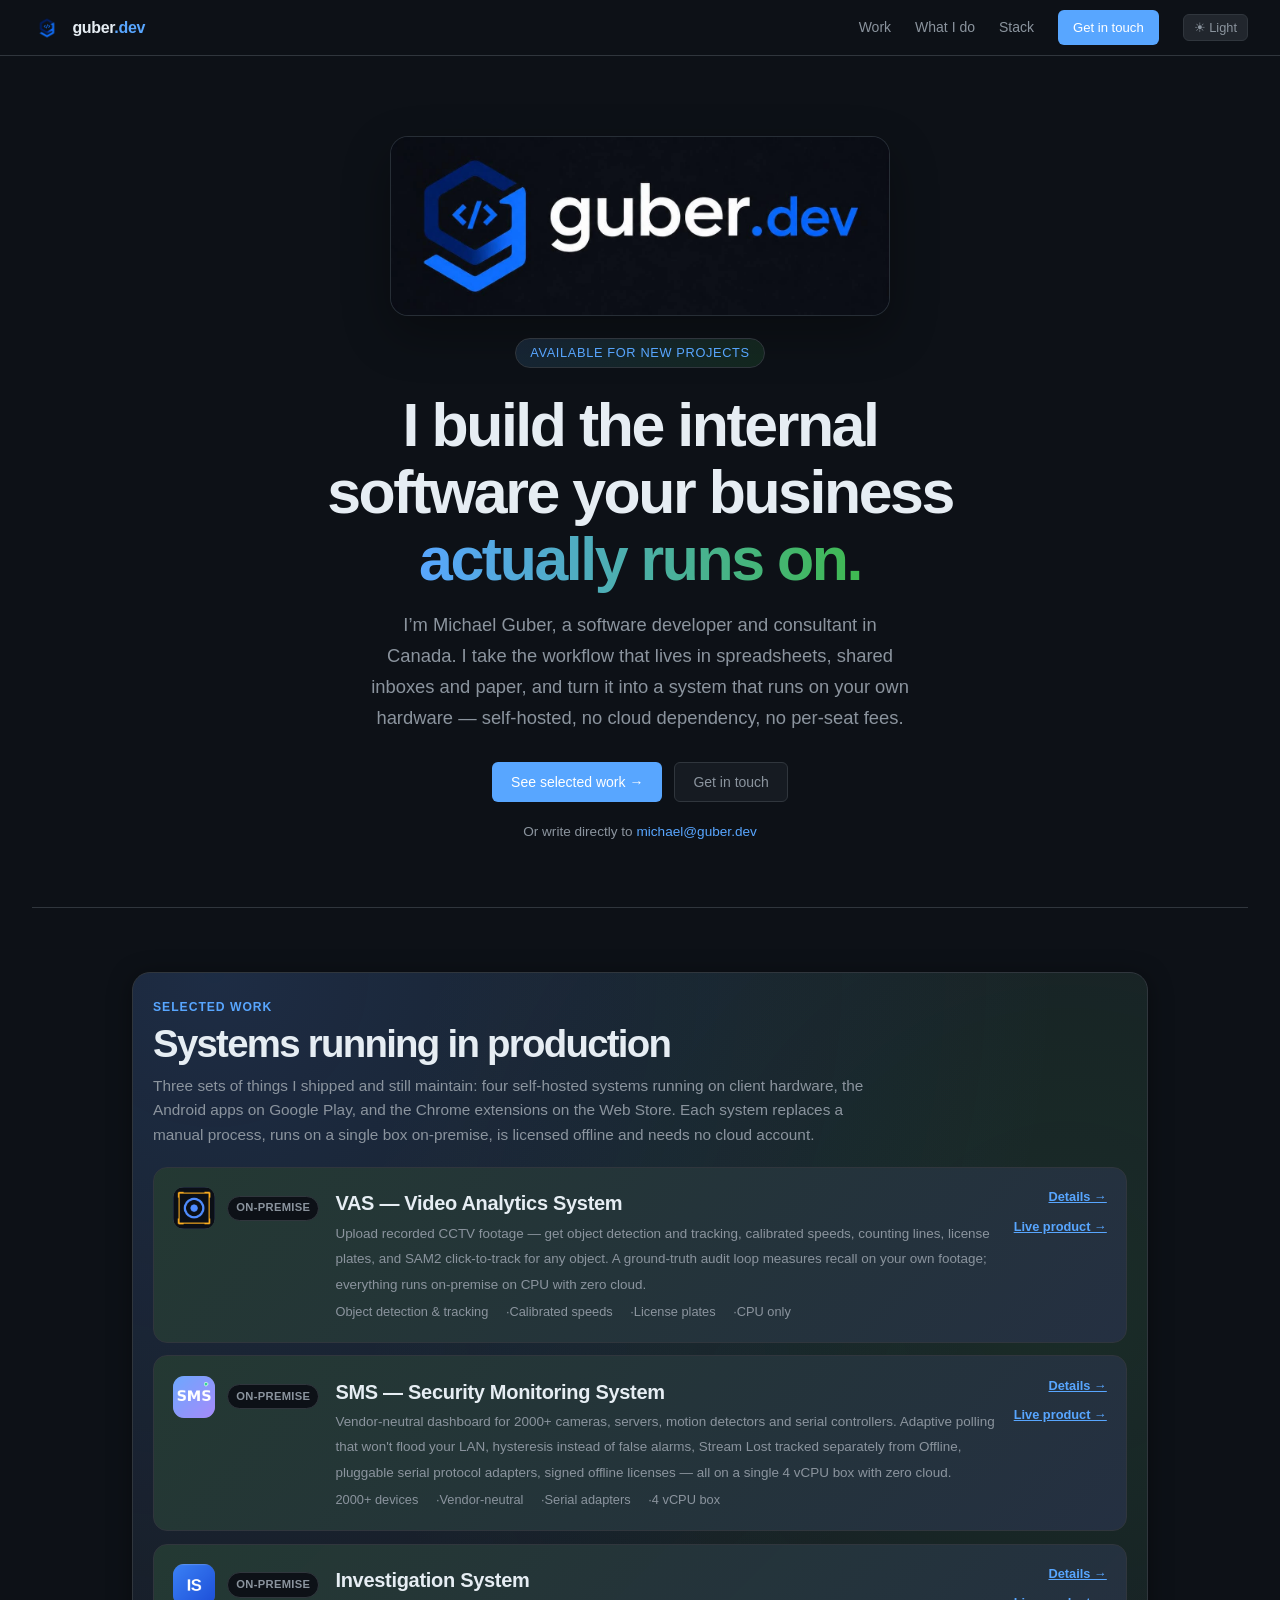
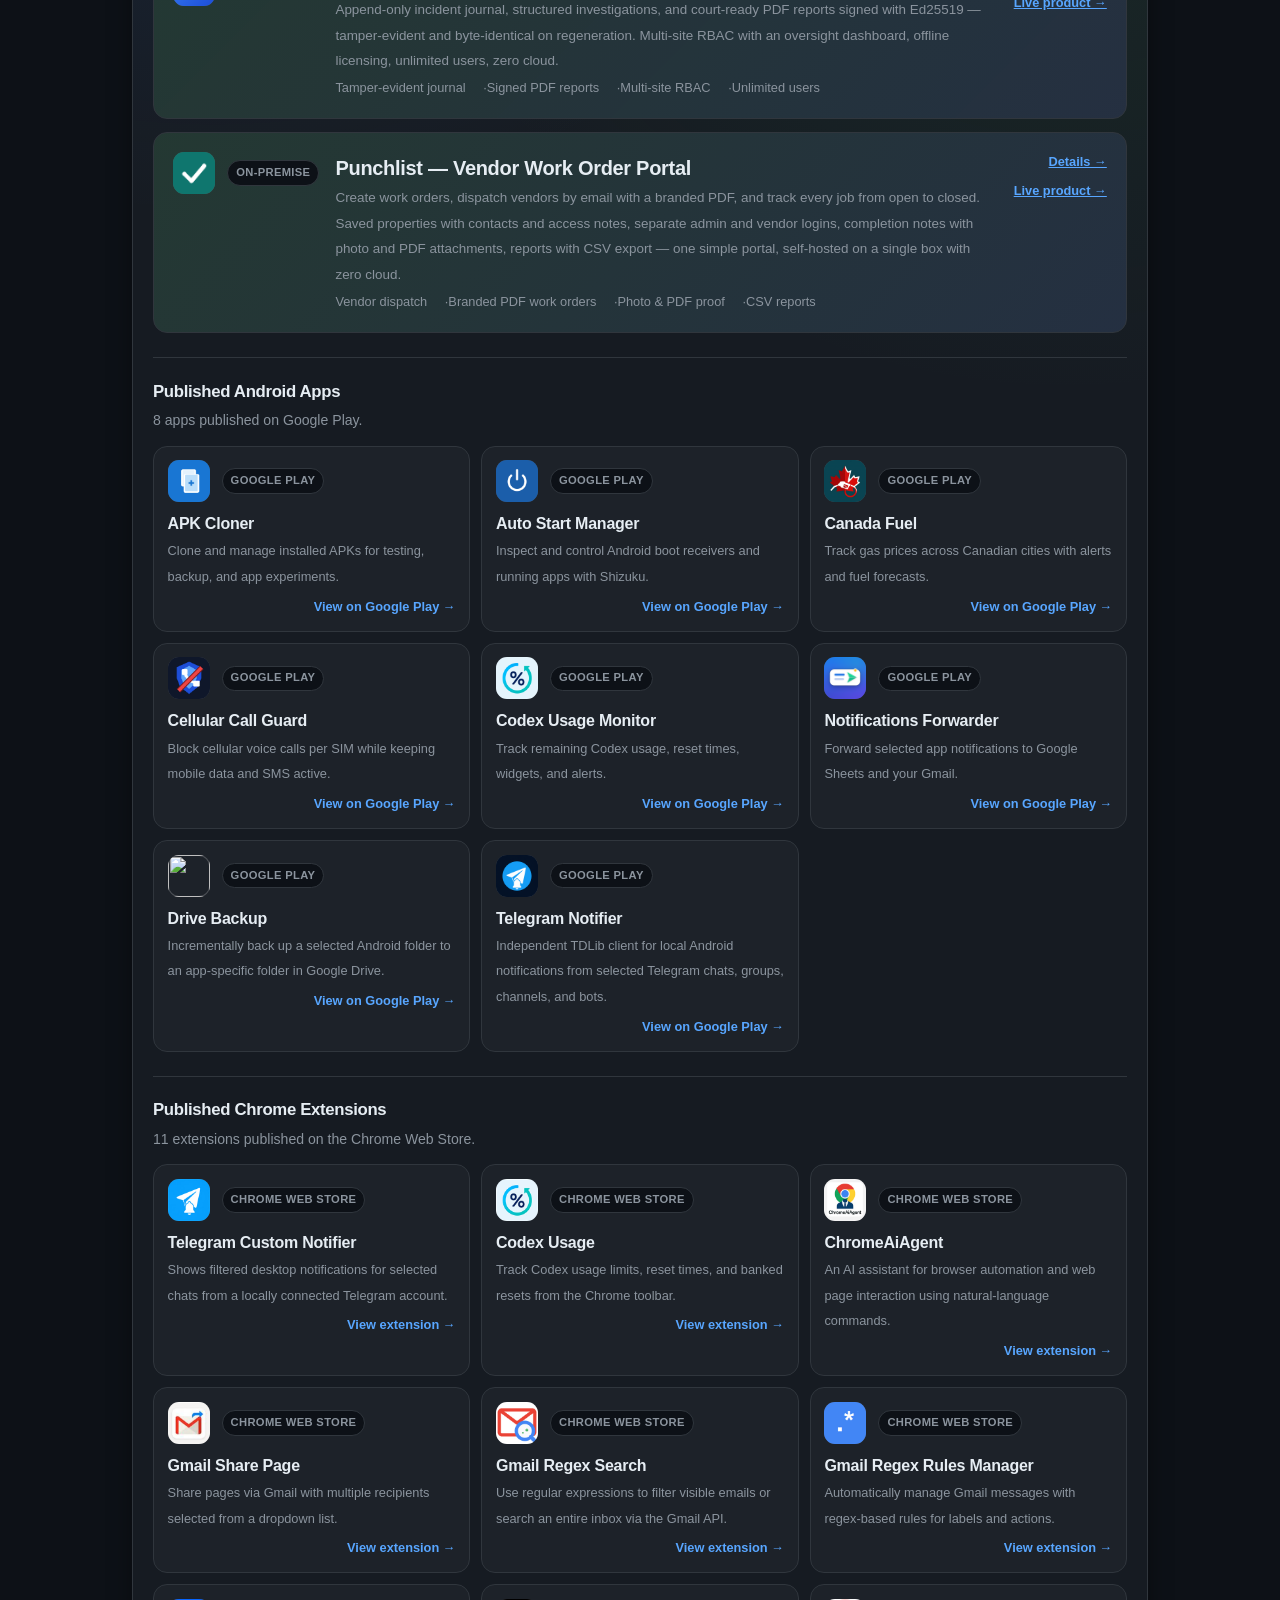
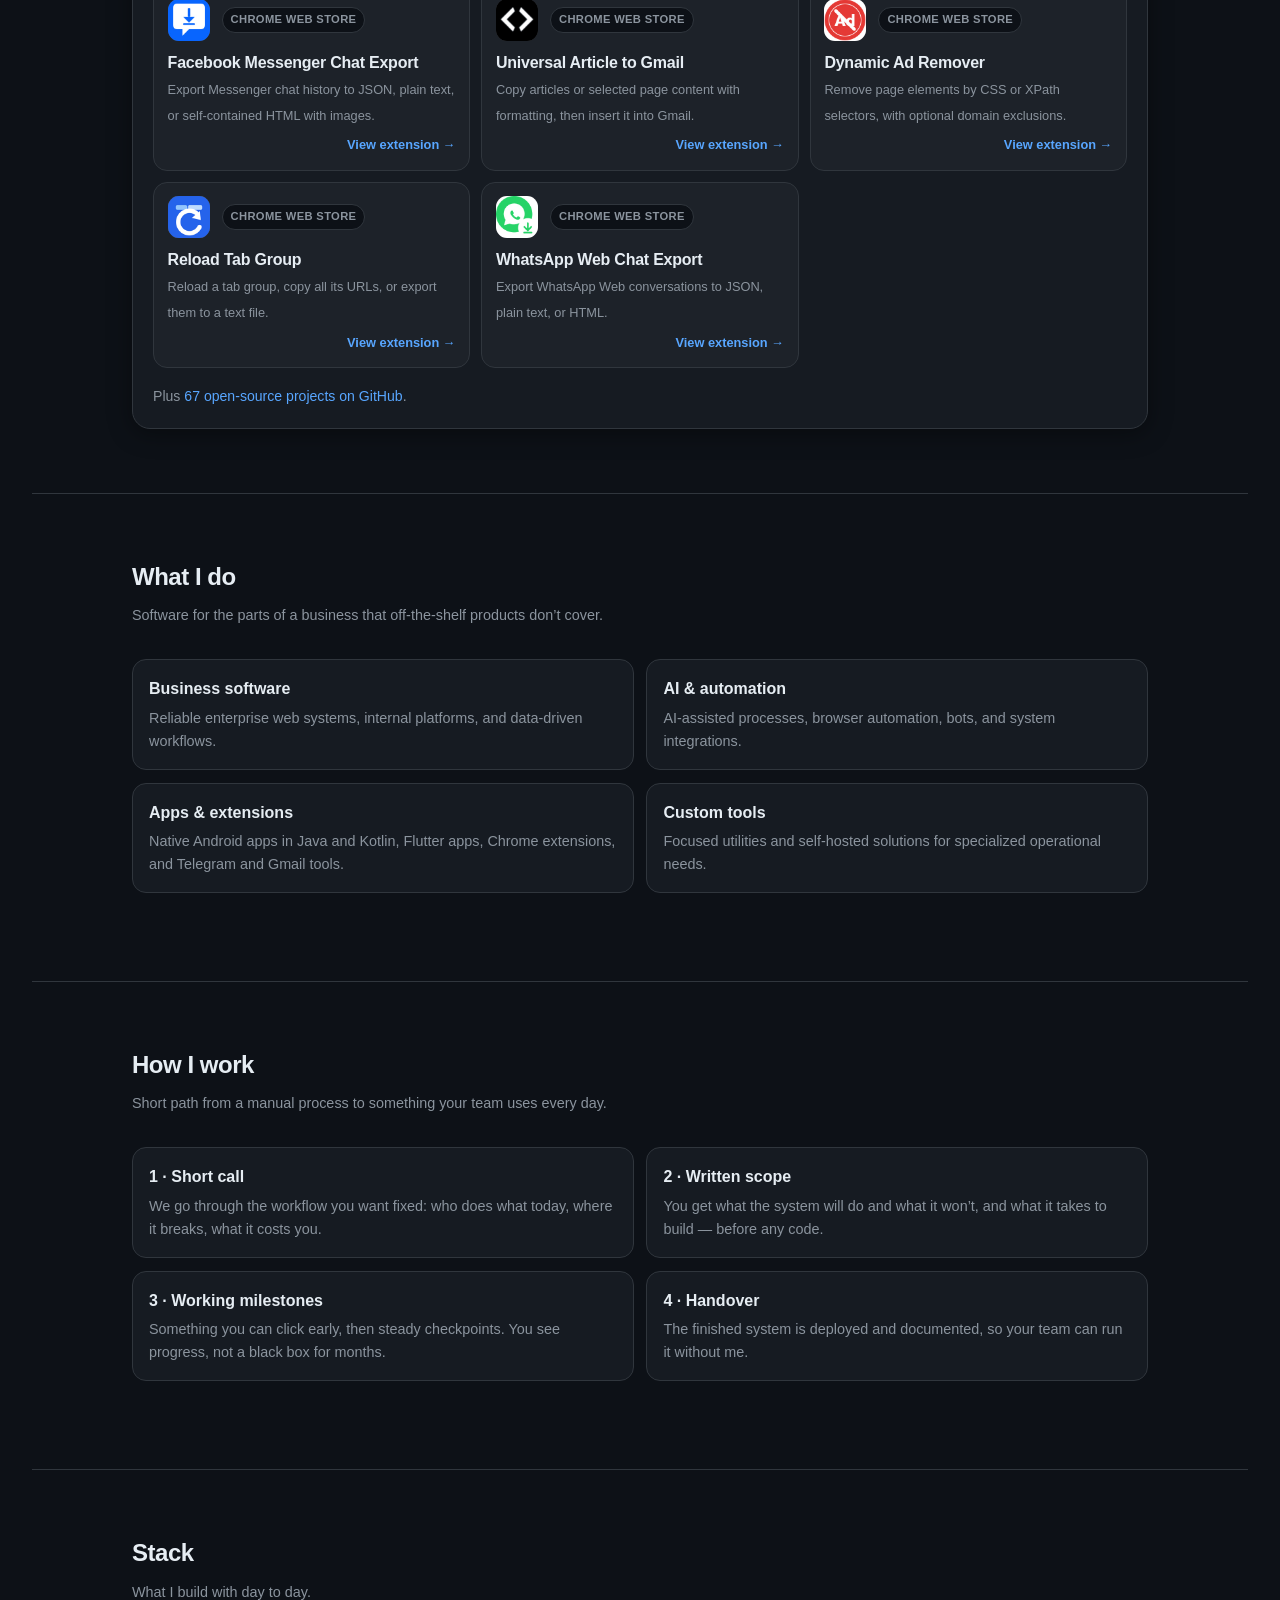
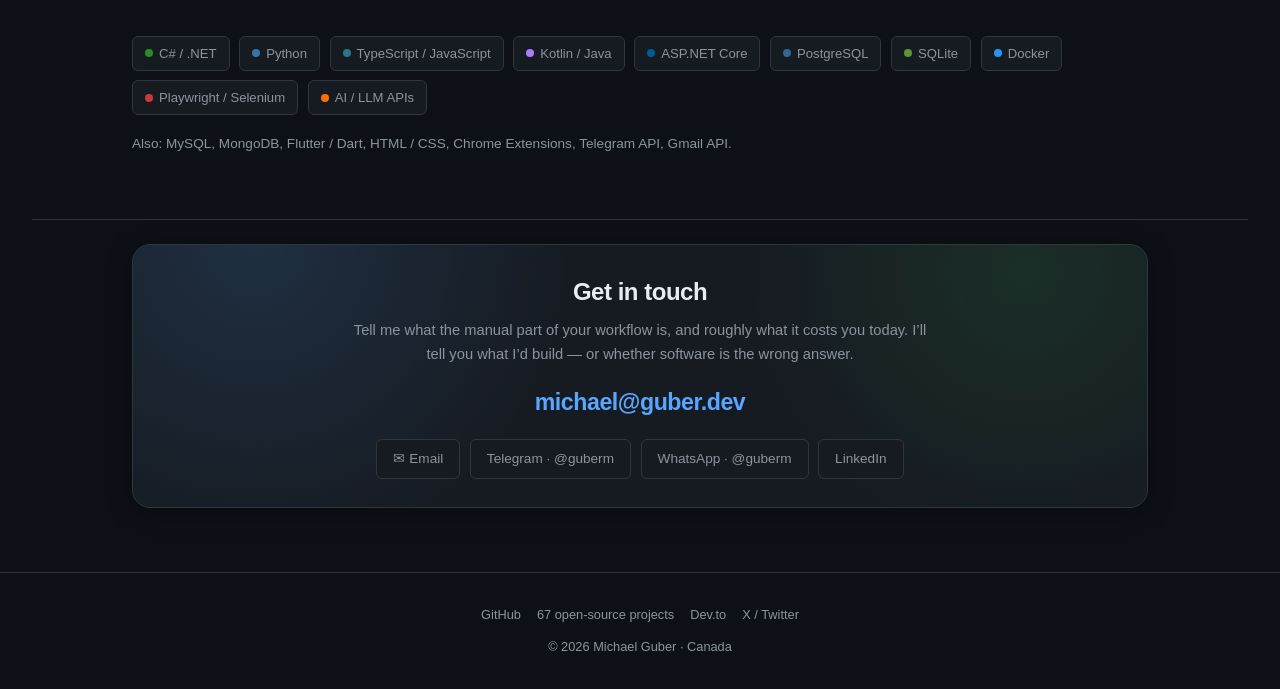
==== index.html @ 21aa0f53 "Split the store apps into two categories on the landing Selected work now reads as three separated c" ====
<!DOCTYPE html>
<html lang="en" data-theme="dark">
<head>
  <meta charset="UTF-8">
  <title>Michael Guber — Software Developer &amp; Consultant | guber.dev</title>
  <meta name="description" content="Canada-based software developer and consultant. I build self-hosted business systems, AI automation, Android apps and Chrome extensions that replace manual, spreadsheet-driven work.">
  <meta name="robots" content="index, follow">
  <meta name="googlebot" content="noodp">
  <meta name="viewport" content="width=device-width, initial-scale=1">
  <meta name="google-site-verification" content="Of2PV-HN-luNF6Q2xaqWAV469eoQ--P4NZRQoyIGqDA"/>
  <link rel="canonical" href="https://guber.dev/">
  <meta property="og:title" content="Michael Guber — Software Developer &amp; Consultant">
  <meta property="og:description" content="I build self-hosted business systems, AI automation, apps and extensions that replace manual work.">
  <meta property="og:type" content="website">
  <meta property="og:url" content="https://guber.dev/">
  <meta property="og:image" content="https://guber.dev/assets/guber-dev-logo.webp">
  <meta name="theme-color" content="#0d1117">
  <link rel="icon" type="image/x-icon" href="/assets/favicon.ico">
  <link rel="icon" type="image/png" sizes="32x32" href="/assets/favicon-32x32.png">
  <link rel="icon" type="image/png" sizes="16x16" href="/assets/favicon-16x16.png">
  <link rel="apple-touch-icon" sizes="180x180" href="/assets/apple-touch-icon.png">
  <link rel="stylesheet" href="/assets/site.css">
</head>
<body>

<!-- HEADER -->
<header>
  <a class="logo" href="/" aria-label="guber.dev home">
    <img class="logo-mark" src="/assets/guber-dev-mark-64.png" alt="">
    <span class="logo-text">guber<span>.dev</span></span>
  </a>
  <nav>
    <a href="#work">Work</a>
    <a href="#what-i-do">What I do</a>
    <a href="#stack">Stack</a>
    <a class="btn btn-primary header-cta" href="#contact">Get in touch</a>
    <button class="theme-btn" id="themeToggle" title="Toggle theme">☀ Light</button>
  </nav>
</header>

<!-- HERO -->
<section class="hero">
  <div class="hero-brand">
    <img class="hero-logo hero-logo-dark" src="/assets/guber-dev-logo.webp" alt="guber.dev logo">
    <img class="hero-logo hero-logo-light" src="/assets/guber-dev-logo-light.webp" alt="guber.dev logo">
  </div>
  <div class="hero-badge">Available for new projects</div>
  <h1>I build the internal software your business <span class="name-highlight">actually runs on.</span></h1>
  <p class="hero-sub">
    I’m Michael Guber, a software developer and consultant in Canada. I take the workflow that lives in
    spreadsheets, shared inboxes and paper, and turn it into a system that runs on your own hardware —
    self-hosted, no cloud dependency, no per-seat fees.
  </p>
  <div class="hero-links" style="margin-top:1.75rem;">
    <a class="btn btn-primary" href="#work">See selected work →</a>
    <a class="btn btn-outline" href="#contact">Get in touch</a>
  </div>
  <p class="hero-sub" style="margin-top:1.1rem;font-size:0.85rem;">
    Or write directly to <a href="mailto:michael@guber.dev" style="color:var(--accent);text-decoration:none;">michael@guber.dev</a>
  </p>
</section>

<hr class="divider" style="margin-top:3rem;">

<!-- SELECTED WORK -->
<section class="section" id="work">
  <div class="apps-shell">
    <div class="apps-intro">
      <div class="apps-kicker">Selected work</div>
      <h2 class="apps-heading">Systems running in production</h2>
      <p class="apps-copy">
        Three sets of things I shipped and still maintain: four self-hosted systems running on client hardware,
        the Android apps on Google Play, and the Chrome extensions on the Web Store. Each system replaces a
        manual process, runs on a single box on-premise, is licensed offline and needs no cloud account.
      </p>
    </div>
    <div class="work-grid">
      <article class="app-card app-card-featured">
        <span class="app-card-top"><img class="app-icon" src="/assets/store-icons/vas.png" alt="" width="128" height="128" loading="lazy" decoding="async"><span class="app-badge">On-premise</span></span>
        <div class="app-card-body">
          <h3 class="app-title">VAS — Video Analytics System</h3>
          <span class="app-desc">Upload recorded CCTV footage — get object detection and tracking, calibrated speeds, counting lines, license plates, and SAM2 click-to-track for any object. A ground-truth audit loop measures recall on your own footage; everything runs on-premise on CPU with zero cloud.</span>
          <span class="work-card-cols"><span>Object detection &amp; tracking</span><span>Calibrated speeds</span><span>License plates</span><span>CPU only</span></span>
        </div>
        <span class="work-actions">
          <a class="app-cta" href="/work/vas/">Details →</a>
          <a class="app-cta" href="https://vas.guber.dev" target="_blank" rel="noopener">Live product →</a>
        </span>
      </article>
      <article class="app-card app-card-featured">
        <span class="app-card-top"><img class="app-icon" src="/assets/store-icons/sms.png" alt="" width="128" height="128" loading="lazy" decoding="async"><span class="app-badge">On-premise</span></span>
        <div class="app-card-body">
          <h3 class="app-title">SMS — Security Monitoring System</h3>
          <span class="app-desc">Vendor-neutral dashboard for 2000+ cameras, servers, motion detectors and serial controllers. Adaptive polling that won't flood your LAN, hysteresis instead of false alarms, Stream Lost tracked separately from Offline, pluggable serial protocol adapters, signed offline licenses — all on a single 4 vCPU box with zero cloud.</span>
          <span class="work-card-cols"><span>2000+ devices</span><span>Vendor-neutral</span><span>Serial adapters</span><span>4 vCPU box</span></span>
        </div>
        <span class="work-actions">
          <a class="app-cta" href="/work/sms/">Details →</a>
          <a class="app-cta" href="https://sms.guber.dev" target="_blank" rel="noopener">Live product →</a>
        </span>
      </article>
      <article class="app-card app-card-featured">
        <span class="app-card-top"><img class="app-icon" src="/assets/store-icons/investigation.png" alt="" width="128" height="128" loading="lazy" decoding="async"><span class="app-badge">On-premise</span></span>
        <div class="app-card-body">
          <h3 class="app-title">Investigation System</h3>
          <span class="app-desc">Append-only incident journal, structured investigations, and court-ready PDF reports signed with Ed25519 — tamper-evident and byte-identical on regeneration. Multi-site RBAC with an oversight dashboard, offline licensing, unlimited users, zero cloud.</span>
          <span class="work-card-cols"><span>Tamper-evident journal</span><span>Signed PDF reports</span><span>Multi-site RBAC</span><span>Unlimited users</span></span>
        </div>
        <span class="work-actions">
          <a class="app-cta" href="/work/investigation/">Details →</a>
          <a class="app-cta" href="https://investigation.guber.dev" target="_blank" rel="noopener">Live product →</a>
        </span>
      </article>
      <article class="app-card app-card-featured">
        <span class="app-card-top"><img class="app-icon" src="/assets/store-icons/punchlist.png" alt="" width="128" height="128" loading="lazy" decoding="async"><span class="app-badge">On-premise</span></span>
        <div class="app-card-body">
          <h3 class="app-title">Punchlist — Vendor Work Order Portal</h3>
          <span class="app-desc">Create work orders, dispatch vendors by email with a branded PDF, and track every job from open to closed. Saved properties with contacts and access notes, separate admin and vendor logins, completion notes with photo and PDF attachments, reports with CSV export — one simple portal, self-hosted on a single box with zero cloud.</span>
          <span class="work-card-cols"><span>Vendor dispatch</span><span>Branded PDF work orders</span><span>Photo &amp; PDF proof</span><span>CSV reports</span></span>
        </div>
        <span class="work-actions">
          <a class="app-cta" href="/work/punchlist/">Details →</a>
          <a class="app-cta" href="https://punchlist.guber.dev" target="_blank" rel="noopener">Live product →</a>
        </span>
      </article>
    </div>

        <div class="apps-group" id="android-apps">
      <h4 class="apps-subheading">Published Android Apps</h4>
      <p class="apps-subcopy">8 apps published on Google Play.</p>
      <div class="app-cards-compact">
      <a class="app-card" href="https://play.google.com/store/apps/details?id=com.guberdev.apkcloner" target="_blank" rel="noopener" aria-label="APK Cloner on Google Play (opens in a new tab)">
              <span class="app-card-top"><img class="app-icon" src="/assets/store-icons/apk-cloner.jpg" alt="" width="128" height="128" loading="lazy" decoding="async"><span class="app-badge">Google Play</span></span>
              <span class="app-card-body"><h3 class="app-title">APK Cloner</h3><span class="app-desc">Clone and manage installed APKs for testing, backup, and app experiments.</span></span>
              <span class="app-cta">View on Google Play →</span>
            </a>
      <a class="app-card" href="https://play.google.com/store/apps/details?id=com.guberdev.autostartmanager" target="_blank" rel="noopener" aria-label="Auto Start Manager on Google Play (opens in a new tab)">
              <span class="app-card-top"><img class="app-icon" src="/assets/store-icons/auto-start-manager.png" alt="" width="512" height="512" loading="lazy" decoding="async"><span class="app-badge">Google Play</span></span>
              <span class="app-card-body"><h3 class="app-title">Auto Start Manager</h3><span class="app-desc">Inspect and control Android boot receivers and running apps with Shizuku.</span></span>
              <span class="app-cta">View on Google Play →</span>
            </a>
      <a class="app-card" href="https://play.google.com/store/apps/details?id=com.guberdev.canadafuel" target="_blank" rel="noopener" aria-label="Canada Fuel on Google Play (opens in a new tab)">
              <span class="app-card-top"><img class="app-icon" src="/assets/store-icons/canada-fuel.jpg" alt="" width="512" height="512" loading="lazy" decoding="async"><span class="app-badge">Google Play</span></span>
              <span class="app-card-body"><h3 class="app-title">Canada Fuel</h3><span class="app-desc">Track gas prices across Canadian cities with alerts and fuel forecasts.</span></span>
              <span class="app-cta">View on Google Play →</span>
            </a>
      <a class="app-card" href="https://play.google.com/store/apps/details?id=com.guberdev.cellularcallguard" target="_blank" rel="noopener" aria-label="Cellular Call Guard on Google Play (opens in a new tab)">
              <span class="app-card-top"><img class="app-icon" src="/assets/store-icons/cellular-call-guard.png" alt="" width="128" height="128" loading="lazy" decoding="async"><span class="app-badge">Google Play</span></span>
              <span class="app-card-body"><h3 class="app-title">Cellular Call Guard</h3><span class="app-desc">Block cellular voice calls per SIM while keeping mobile data and SMS active.</span></span>
              <span class="app-cta">View on Google Play →</span>
            </a>
      <a class="app-card" href="https://play.google.com/store/apps/details?id=com.guberdev.codexusage" target="_blank" rel="noopener" aria-label="Codex Usage Monitor on Google Play (opens in a new tab)">
              <span class="app-card-top"><img class="app-icon" src="/assets/store-icons/codex-usage-monitor.png" alt="" width="128" height="128" loading="lazy" decoding="async"><span class="app-badge">Google Play</span></span>
              <span class="app-card-body"><h3 class="app-title">Codex Usage Monitor</h3><span class="app-desc">Track remaining Codex usage, reset times, widgets, and alerts.</span></span>
              <span class="app-cta">View on Google Play →</span>
            </a>
      <a class="app-card" href="https://play.google.com/store/apps/details?id=com.guberdev.notificationsforwarder" target="_blank" rel="noopener" aria-label="Notifications Forwarder on Google Play (opens in a new tab)">
              <span class="app-card-top"><img class="app-icon" src="/assets/store-icons/notifications-forwarder.png" alt="" width="128" height="128" loading="lazy" decoding="async"><span class="app-badge">Google Play</span></span>
              <span class="app-card-body"><h3 class="app-title">Notifications Forwarder</h3><span class="app-desc">Forward selected app notifications to Google Sheets and your Gmail.</span></span>
              <span class="app-cta">View on Google Play →</span>
            </a>
      <a class="app-card" href="https://play.google.com/store/apps/details?id=com.guberdev.gdrivebackup" target="_blank" rel="noopener" aria-label="Drive Backup on Google Play (opens in a new tab)">
              <span class="app-card-top"><img class="app-icon" src="https://play-lh.googleusercontent.com/h7h7A2h4WPcGubaUGtfDlOjAqQXM5kCP8iXq8k_zwvX5L3TFtQnv_1lCylM_aWY2A2BtW5g1OvtDgD31l2s0yg=w240-h480-rw" alt="" width="128" height="128" loading="lazy" decoding="async"><span class="app-badge">Google Play</span></span>
              <span class="app-card-body"><h3 class="app-title">Drive Backup</h3><span class="app-desc">Incrementally back up a selected Android folder to an app-specific folder in Google Drive.</span></span>
              <span class="app-cta">View on Google Play →</span>
            </a>
      <a class="app-card" href="https://play.google.com/store/apps/details?id=com.guberdev.tgnotifier" target="_blank" rel="noopener" aria-label="Telegram Notifier on Google Play (opens in a new tab)">
              <span class="app-card-top"><img class="app-icon" src="/assets/store-icons/tg-notifier.png" alt="" width="128" height="128" loading="lazy" decoding="async"><span class="app-badge">Google Play</span></span>
              <span class="app-card-body"><h3 class="app-title">Telegram Notifier</h3><span class="app-desc">Independent TDLib client for local Android notifications from selected Telegram chats, groups, channels, and bots.</span></span>
              <span class="app-cta">View on Google Play →</span>
            </a>
      </div>
    </div>

    <div class="apps-group" id="chrome-extensions">
      <h4 class="apps-subheading">Published Chrome Extensions</h4>
      <p class="apps-subcopy">11 extensions published on the Chrome Web Store.</p>
      <div class="app-cards-compact">
      <a class="app-card" href="https://chromewebstore.google.com/detail/okllmmnkjliifdjkfofnebppigbcpapj?authuser=0&amp;hl=en-US" target="_blank" rel="noopener" aria-label="Telegram Custom Notifier on the Chrome Web Store (opens in a new tab)">
              <span class="app-card-top"><img class="app-icon" src="/assets/store-icons/telegram-custom-notifier.jpg" alt="" width="128" height="128" loading="lazy" decoding="async"><span class="app-badge">Chrome Web Store</span></span>
              <span class="app-card-body"><h3 class="app-title">Telegram Custom Notifier</h3><span class="app-desc">Shows filtered desktop notifications for selected chats from a locally connected Telegram account.</span></span>
              <span class="app-cta">View extension →</span>
            </a>
      <a class="app-card" href="https://chromewebstore.google.com/detail/daofeladpdcpdkcfbhinapeonbmbjgmp?authuser=0&amp;hl=en-US" target="_blank" rel="noopener" aria-label="Codex Usage on the Chrome Web Store (opens in a new tab)">
              <span class="app-card-top"><img class="app-icon" src="/assets/store-icons/codex-usage.jpg" alt="" width="128" height="128" loading="lazy" decoding="async"><span class="app-badge">Chrome Web Store</span></span>
              <span class="app-card-body"><h3 class="app-title">Codex Usage</h3><span class="app-desc">Track Codex usage limits, reset times, and banked resets from the Chrome toolbar.</span></span>
              <span class="app-cta">View extension →</span>
            </a>
      <a class="app-card" href="https://chromewebstore.google.com/detail/faaanahikgkfpecahodibkoehicliafn?authuser=0&amp;hl=en-US" target="_blank" rel="noopener" aria-label="ChromeAiAgent on the Chrome Web Store (opens in a new tab)">
              <span class="app-card-top"><img class="app-icon" src="/assets/store-icons/chromeaiagent.jpg" alt="" width="128" height="128" loading="lazy" decoding="async"><span class="app-badge">Chrome Web Store</span></span>
              <span class="app-card-body"><h3 class="app-title">ChromeAiAgent</h3><span class="app-desc">An AI assistant for browser automation and web page interaction using natural-language commands.</span></span>
              <span class="app-cta">View extension →</span>
            </a>
      <a class="app-card" href="https://chromewebstore.google.com/detail/hakgaankkmbjbncdjnjmlkbhmdomjfdl?authuser=0&amp;hl=en-US" target="_blank" rel="noopener" aria-label="Gmail Share Page on the Chrome Web Store (opens in a new tab)">
              <span class="app-card-top"><img class="app-icon" src="/assets/store-icons/gmail-share-page.jpg" alt="" width="128" height="128" loading="lazy" decoding="async"><span class="app-badge">Chrome Web Store</span></span>
              <span class="app-card-body"><h3 class="app-title">Gmail Share Page</h3><span class="app-desc">Share pages via Gmail with multiple recipients selected from a dropdown list.</span></span>
              <span class="app-cta">View extension →</span>
            </a>
      <a class="app-card" href="https://chromewebstore.google.com/detail/bkmofaominpmgppkcaooekegadeamcgm?authuser=0&amp;hl=en-US" target="_blank" rel="noopener" aria-label="Gmail Regex Search on the Chrome Web Store (opens in a new tab)">
              <span class="app-card-top"><img class="app-icon" src="/assets/store-icons/gmail-regex-search.jpg" alt="" width="128" height="128" loading="lazy" decoding="async"><span class="app-badge">Chrome Web Store</span></span>
              <span class="app-card-body"><h3 class="app-title">Gmail Regex Search</h3><span class="app-desc">Use regular expressions to filter visible emails or search an entire inbox via the Gmail API.</span></span>
              <span class="app-cta">View extension →</span>
            </a>
      <a class="app-card" href="https://chromewebstore.google.com/detail/bjjbpdcebmkfefbcibnioockcodheogh?authuser=0&amp;hl=en-US" target="_blank" rel="noopener" aria-label="Gmail Regex Rules Manager on the Chrome Web Store (opens in a new tab)">
              <span class="app-card-top"><img class="app-icon" src="/assets/store-icons/gmail-regex-rules-manager.jpg" alt="" width="128" height="128" loading="lazy" decoding="async"><span class="app-badge">Chrome Web Store</span></span>
              <span class="app-card-body"><h3 class="app-title">Gmail Regex Rules Manager</h3><span class="app-desc">Automatically manage Gmail messages with regex-based rules for labels and actions.</span></span>
              <span class="app-cta">View extension →</span>
            </a>
      <a class="app-card" href="https://chromewebstore.google.com/detail/bgecemhbllcmiggkolcialnelflpgaek?authuser=0&amp;hl=en-US" target="_blank" rel="noopener" aria-label="Facebook Messenger Chat Export on the Chrome Web Store (opens in a new tab)">
              <span class="app-card-top"><img class="app-icon" src="/assets/store-icons/facebook-messenger-chat-export.jpg" alt="" width="128" height="128" loading="lazy" decoding="async"><span class="app-badge">Chrome Web Store</span></span>
              <span class="app-card-body"><h3 class="app-title">Facebook Messenger Chat Export</h3><span class="app-desc">Export Messenger chat history to JSON, plain text, or self-contained HTML with images.</span></span>
              <span class="app-cta">View extension →</span>
            </a>
      <a class="app-card" href="https://chromewebstore.google.com/detail/hkeohfokhljhfbmaejmlbdfkiddlledm?authuser=0&amp;hl=en-US" target="_blank" rel="noopener" aria-label="Universal Article to Gmail on the Chrome Web Store (opens in a new tab)">
              <span class="app-card-top"><img class="app-icon" src="/assets/store-icons/universal-article-to-gmail.jpg" alt="" width="128" height="128" loading="lazy" decoding="async"><span class="app-badge">Chrome Web Store</span></span>
              <span class="app-card-body"><h3 class="app-title">Universal Article to Gmail</h3><span class="app-desc">Copy articles or selected page content with formatting, then insert it into Gmail.</span></span>
              <span class="app-cta">View extension →</span>
            </a>
      <a class="app-card" href="https://chromewebstore.google.com/detail/jifknddiiocgnehibmfhandejgkflkjc?authuser=0&amp;hl=en-US" target="_blank" rel="noopener" aria-label="Dynamic Ad Remover on the Chrome Web Store (opens in a new tab)">
              <span class="app-card-top"><img class="app-icon" src="/assets/store-icons/dynamic-ad-remover.jpg" alt="" width="128" height="128" loading="lazy" decoding="async"><span class="app-badge">Chrome Web Store</span></span>
              <span class="app-card-body"><h3 class="app-title">Dynamic Ad Remover</h3><span class="app-desc">Remove page elements by CSS or XPath selectors, with optional domain exclusions.</span></span>
              <span class="app-cta">View extension →</span>
            </a>
      <a class="app-card" href="https://chromewebstore.google.com/detail/ooepjlcbhogghdgioodhlhldegddahgl?authuser=0&amp;hl=en-US" target="_blank" rel="noopener" aria-label="Reload Tab Group on the Chrome Web Store (opens in a new tab)">
              <span class="app-card-top"><img class="app-icon" src="/assets/store-icons/reload-tab-group.png" alt="" width="128" height="128" loading="lazy" decoding="async"><span class="app-badge">Chrome Web Store</span></span>
              <span class="app-card-body"><h3 class="app-title">Reload Tab Group</h3><span class="app-desc">Reload a tab group, copy all its URLs, or export them to a text file.</span></span>
              <span class="app-cta">View extension →</span>
            </a>
      <a class="app-card" href="https://chromewebstore.google.com/detail/odooolgjhnpmpdhgpinofbmkpgbnjnfh?authuser=0&amp;hl=en-US" target="_blank" rel="noopener" aria-label="WhatsApp Web Chat Export on the Chrome Web Store (opens in a new tab)">
              <span class="app-card-top"><img class="app-icon" src="/assets/store-icons/whatsapp-web-chat-export.jpg" alt="" width="128" height="128" loading="lazy" decoding="async"><span class="app-badge">Chrome Web Store</span></span>
              <span class="app-card-body"><h3 class="app-title">WhatsApp Web Chat Export</h3><span class="app-desc">Export WhatsApp Web conversations to JSON, plain text, or HTML.</span></span>
              <span class="app-cta">View extension →</span>
            </a>
      </div>
    </div>

<p class="apps-subcopy" style="margin-top:1.1rem;">
      Plus <a href="/projects/" style="color:var(--accent);text-decoration:none;">67 open-source projects on GitHub</a>.
    </p>
  </div>
</section>

<hr class="divider">

<!-- WHAT I DO -->
<section class="section" id="what-i-do">
  <div class="section-title">What I do</div>
  <div class="section-sub">Software for the parts of a business that off-the-shelf products don’t cover.</div>
  <div class="build-grid">
    <article class="build-item">
      <h3>Business software</h3>
      <p>Reliable enterprise web systems, internal platforms, and data-driven workflows.</p>
    </article>
    <article class="build-item">
      <h3>AI &amp; automation</h3>
      <p>AI-assisted processes, browser automation, bots, and system integrations.</p>
    </article>
    <article class="build-item">
      <h3>Apps &amp; extensions</h3>
      <p>Native Android apps in Java and Kotlin, Flutter apps, Chrome extensions, and Telegram and Gmail tools.</p>
    </article>
    <article class="build-item">
      <h3>Custom tools</h3>
      <p>Focused utilities and self-hosted solutions for specialized operational needs.</p>
    </article>
  </div>
</section>

<hr class="divider">

<!-- HOW I WORK -->
<section class="section" id="how-i-work">
  <div class="section-title">How I work</div>
  <div class="section-sub">Short path from a manual process to something your team uses every day.</div>
  <div class="build-grid">
    <article class="build-item">
      <h3>1 · Short call</h3>
      <p>We go through the workflow you want fixed: who does what today, where it breaks, what it costs you.</p>
    </article>
    <article class="build-item">
      <h3>2 · Written scope</h3>
      <p>You get what the system will do and what it won’t, and what it takes to build — before any code.</p>
    </article>
    <article class="build-item">
      <h3>3 · Working milestones</h3>
      <p>Something you can click early, then steady checkpoints. You see progress, not a black box for months.</p>
    </article>
    <article class="build-item">
      <h3>4 · Handover</h3>
      <p>The finished system is deployed and documented, so your team can run it without me.</p>
    </article>
  </div>
</section>

<hr class="divider">

<!-- STACK -->
<section class="section" id="stack">
  <div class="section-title">Stack</div>
  <div class="section-sub">What I build with day to day.</div>
  <div class="skills-grid">
    <span class="skill-tag"><span class="skill-dot" style="background:#239120"></span>C# / .NET</span>
    <span class="skill-tag"><span class="skill-dot" style="background:#3572A5"></span>Python</span>
    <span class="skill-tag"><span class="skill-dot" style="background:#2B7489"></span>TypeScript / JavaScript</span>
    <span class="skill-tag"><span class="skill-dot" style="background:#A97BFF"></span>Kotlin / Java</span>
    <span class="skill-tag"><span class="skill-dot" style="background:#005A9C"></span>ASP.NET Core</span>
    <span class="skill-tag"><span class="skill-dot" style="background:#336791"></span>PostgreSQL</span>
    <span class="skill-tag"><span class="skill-dot" style="background:#589636"></span>SQLite</span>
    <span class="skill-tag"><span class="skill-dot" style="background:#2496ED"></span>Docker</span>
    <span class="skill-tag"><span class="skill-dot" style="background:#CB3837"></span>Playwright / Selenium</span>
    <span class="skill-tag"><span class="skill-dot" style="background:#FF6F00"></span>AI / LLM APIs</span>
  </div>
  <p class="stack-more">
    Also: MySQL, MongoDB, Flutter / Dart, HTML / CSS, Chrome Extensions, Telegram API, Gmail API.
  </p>
</section>

<hr class="divider">

<!-- CONTACT -->
<section class="section" id="contact">
  <div class="contact-panel">
    <h2 class="section-title">Get in touch</h2>
    <p class="contact-note">
      Tell me what the manual part of your workflow is, and roughly what it costs you today. I’ll tell you
      what I’d build — or whether software is the wrong answer.
    </p>
    <a class="contact-email" href="mailto:michael@guber.dev">michael@guber.dev</a>
    <div class="contact-channels">
      <a class="social-link" href="mailto:michael@guber.dev">✉ Email</a>
      <a class="social-link" href="https://t.me/guberm" target="_blank" rel="noopener">Telegram · @guberm</a>
      <a class="social-link" href="https://wa.me/guberm" target="_blank" rel="noopener">WhatsApp · @guberm</a>
      <a class="social-link" href="https://www.linkedin.com/in/guberm/" target="_blank" rel="noopener">LinkedIn</a>
    </div>
  </div>
</section>

<!-- FOOTER -->
<footer>
  <div class="footer-links">
    <a href="https://github.com/guberm" target="_blank" rel="noopener">GitHub</a>
    <a href="/projects/">67 open-source projects</a>
    <a href="https://www.dev.to/guberm" target="_blank" rel="noopener">Dev.to</a>
    <a href="https://twitter.com/guberm" target="_blank" rel="noopener">X / Twitter</a>
  </div>
  <p>© 2026 Michael Guber · Canada</p>
</footer>

<script src="/assets/site.js"></script>
</body>
</html>
---- assets/site.css ----
:root {
      --bg: #0d1117;
      --surface: #161b22;
      --surface2: #21262d;
      --border: #30363d;
      --text: #e6edf3;
      --text-muted: #8b949e;
      --accent: #58a6ff;
      --accent2: #3fb950;
      --accent3: #f78166;
      --gradient: linear-gradient(135deg, #58a6ff22, #3fb95022);
      --card-hover: #1c2128;
      --tag-bg: #21262d;
      --shadow: 0 4px 24px rgba(0,0,0,0.4);
    }

    [data-theme="light"] {
      --bg: #ffffff;
      --surface: #f6f8fa;
      --surface2: #eaeef2;
      --border: #d0d7de;
      --text: #1f2328;
      --text-muted: #656d76;
      --accent: #0969da;
      --accent2: #1a7f37;
      --accent3: #cf222e;
      --gradient: linear-gradient(135deg, #0969da11, #1a7f3711);
      --card-hover: #eaeef2;
      --tag-bg: #eaeef2;
      --shadow: 0 4px 24px rgba(0,0,0,0.1);
    }

    *, *::before, *::after { box-sizing: border-box; margin: 0; padding: 0; }

    html {
      scroll-behavior: smooth;
      font-size: 16px;
      -webkit-font-smoothing: antialiased;
    }

    body {
      background: var(--bg);
      color: var(--text);
      font-family: -apple-system, BlinkMacSystemFont, 'Segoe UI', 'Noto Sans', Helvetica, Arial, sans-serif;
      line-height: 1.6;
      transition: background 0.3s, color 0.3s;
    }

    /* ---- HEADER ---- */
    header {
      position: sticky;
      top: 0;
      z-index: 100;
      background: var(--bg);
      border-bottom: 1px solid var(--border);
      padding: 0 2rem;
      display: flex;
      align-items: center;
      justify-content: space-between;
      height: 56px;
      backdrop-filter: blur(8px);
    }

    .logo {
      display: inline-flex;
      align-items: center;
      gap: 0.65rem;
      color: var(--text);
      text-decoration: none;
      letter-spacing: -0.02em;
    }

    .logo-mark {
      width: 30px;
      height: 30px;
      display: block;
      flex-shrink: 0;
    }

    .logo-text {
      font-weight: 700;
      font-size: 1rem;
      line-height: 1;
    }

    .logo-text span { color: var(--accent); }

    nav { display: flex; align-items: center; gap: 1.5rem; }

    nav a {
      color: var(--text-muted);
      text-decoration: none;
      font-size: 0.875rem;
      transition: color 0.2s;
    }

    nav a:hover { color: var(--text); }

    .theme-btn {
      background: var(--surface2);
      border: 1px solid var(--border);
      color: var(--text-muted);
      border-radius: 6px;
      padding: 5px 10px;
      cursor: pointer;
      font-size: 0.8rem;
      transition: all 0.2s;
    }

    .theme-btn:hover { color: var(--text); border-color: var(--accent); }

    /* ---- HERO ---- */
    .hero {
      max-width: 860px;
      margin: 0 auto;
      padding: 5rem 2rem 1rem;
      text-align: center;
    }

    .hero-brand {
      display: flex;
      justify-content: center;
      margin: 0 auto 1.35rem;
    }

    .hero-brand img {
      display: block;
      width: min(100%, 500px);
      height: auto;
      border-radius: 18px;
      border: 1px solid color-mix(in srgb, var(--border) 78%, transparent);
      box-shadow: 0 18px 48px rgba(0,0,0,0.32);
      background: #0a1020;
    }

    .hero-brand .hero-logo-light { display: none; }

    [data-theme="light"] .hero-brand .hero-logo-dark { display: none; }
    [data-theme="light"] .hero-brand .hero-logo-light {
      display: block;
      background: #ffffff;
      box-shadow: 0 18px 42px rgba(31,35,40,0.12);
    }

    .hero-badge {
      display: inline-block;
      background: var(--gradient);
      border: 1px solid var(--border);
      border-radius: 20px;
      padding: 4px 14px;
      font-size: 0.8rem;
      color: var(--accent);
      margin-bottom: 1.5rem;
      letter-spacing: 0.05em;
      text-transform: uppercase;
    }

    .hero h1 {
      font-size: clamp(2.2rem, 6vw, 3.8rem);
      font-weight: 700;
      letter-spacing: -0.04em;
      line-height: 1.1;
      margin-bottom: 1rem;
    }

    .hero h1 .name-highlight {
      background: linear-gradient(90deg, var(--accent), var(--accent2));
      -webkit-background-clip: text;
      -webkit-text-fill-color: transparent;
      background-clip: text;
    }

    .hero-sub {
      font-size: 1.15rem;
      color: var(--text-muted);
      max-width: 540px;
      margin: 0 auto;
      line-height: 1.7;
    }

    .hero-links {
      display: flex;
      justify-content: center;
      gap: 0.75rem;
      flex-wrap: wrap;
    }

    .btn {
      display: inline-flex;
      align-items: center;
      gap: 6px;
      padding: 8px 18px;
      border-radius: 6px;
      font-size: 0.875rem;
      font-weight: 500;
      text-decoration: none;
      transition: all 0.2s;
      border: 1px solid transparent;
    }

    .btn-primary {
      background: var(--accent);
      color: #fff;
    }

    .btn-primary:hover { opacity: 0.85; transform: translateY(-1px); }

    .btn-outline {
      border-color: var(--border);
      color: var(--text-muted);
      background: var(--surface);
    }

    .btn-outline:hover {
      border-color: var(--accent);
      color: var(--text);
      transform: translateY(-1px);
    }

    /* ---- SKILLS ---- */
    .section {
      max-width: 1080px;
      margin: 0 auto;
      padding: 4rem 2rem;
    }

    #contact { padding-top: 1.5rem; }

    .section-title {
      font-size: 1.5rem;
      font-weight: 600;
      letter-spacing: -0.02em;
      margin-bottom: 0.5rem;
    }

    .section-sub {
      color: var(--text-muted);
      font-size: 0.9rem;
      margin-bottom: 2rem;
    }

    .divider {
      border: none;
      border-top: 1px solid var(--border);
      margin: 0 2rem;
    }

    .skills-grid {
      display: flex;
      flex-wrap: wrap;
      gap: 0.6rem;
    }

    .skill-tag {
      display: inline-flex;
      align-items: center;
      gap: 6px;
      background: var(--surface);
      border: 1px solid var(--border);
      border-radius: 6px;
      padding: 6px 12px;
      font-size: 0.82rem;
      color: var(--text-muted);
      transition: all 0.2s;
    }

    .skill-tag:hover {
      border-color: var(--accent);
      color: var(--text);
    }

    .skill-dot {
      width: 8px;
      height: 8px;
      border-radius: 50%;
      flex-shrink: 0;
    }

    .build-grid {
      display: grid;
      grid-template-columns: repeat(2, minmax(0, 1fr));
      gap: 0.8rem;
      margin-bottom: 1.5rem;
    }

    .build-item {
      padding: 1rem;
      border: 1px solid var(--border);
      border-radius: 14px;
      background: var(--surface);
    }

    .build-item h3 { font-size: 1rem; margin-bottom: 0.3rem; }
    .build-item p, .build-proof { color: var(--text-muted); font-size: 0.9rem; }
    .build-proof { margin-bottom: 1.25rem; }
    .build-cta { display: flex; align-items: center; justify-content: space-between; gap: 1rem; flex-wrap: wrap; }
    .build-cta p { font-weight: 600; }

    /* ---- PUBLISHED APPS ---- */
    #apps, #contact { scroll-margin-top: 72px; }

    .apps-shell {
      position: relative;
      overflow: hidden;
      border: 1px solid var(--border);
      border-radius: 18px;
      padding: 1.25rem;
      background:
        radial-gradient(circle at 8% 0%, rgba(66, 133, 244, 0.16), transparent 30%),
        radial-gradient(circle at 92% 12%, rgba(52, 168, 83, 0.12), transparent 28%),
        var(--surface);
      box-shadow: var(--shadow);
    }
    .apps-intro { max-width: 720px; margin-bottom: 1.25rem; }
    .apps-kicker { display: inline-flex; color: var(--accent); font-size: 0.76rem; font-weight: 700; letter-spacing: 0.08em; text-transform: uppercase; margin-bottom: 0.45rem; }
    .apps-heading { font-size: clamp(1.65rem, 4vw, 2.4rem); line-height: 1.05; letter-spacing: -0.045em; margin-bottom: 0.55rem; }
    .apps-copy { color: var(--text-muted); font-size: 0.96rem; }
    .apps-category-heading { grid-column: 1 / -1; margin: 0.35rem 0 -0.1rem; color: var(--text); font-size: 1.05rem; letter-spacing: -0.02em; }
    .apps-grid { display: grid; grid-template-columns: repeat(2, minmax(0, 1fr)); gap: 0.8rem; }
    .app-card {
      display: flex;
      flex-direction: column;
      gap: 0.7rem;
      min-width: 0;
      padding: 1rem;
      border: 1px solid var(--border);
      border-radius: 14px;
      background: color-mix(in srgb, var(--surface2) 72%, transparent);
      color: var(--text);
      text-decoration: none;
      transition: transform 0.18s ease, border-color 0.18s ease, background-color 0.18s ease;
    }
    .app-card:hover,
    .app-card:focus-visible { transform: translateY(-2px); border-color: var(--accent); background: var(--surface2); }
    .app-card:focus-visible { outline: 2px solid var(--accent); outline-offset: 3px; }
    .app-card-featured {
      grid-column: 1 / -1;
      display: grid;
      grid-template-columns: auto minmax(0, 1fr) auto;
      align-items: center;
      gap: 1rem;
      padding: 1.2rem;
      background: linear-gradient(135deg, rgba(52, 168, 83, 0.14), rgba(66, 133, 244, 0.1)), var(--surface2);
    }
    .app-icon {
      display: block;
      width: 42px;
      height: 42px;
      flex: 0 0 42px;
      border-radius: 11px;
      object-fit: cover;
      box-shadow: inset 0 0 0 1px rgba(255,255,255,0.2);
    }
    .app-card-top { display: flex; align-items: center; gap: 0.75rem; }
    .app-card-body { min-width: 0; }
    .app-badge { display: inline-flex; align-items: center; width: fit-content; padding: 0.18rem 0.5rem; border: 1px solid var(--border); border-radius: 999px; color: var(--text-muted); background: var(--bg); font-size: 0.7rem; font-weight: 700; letter-spacing: 0.03em; text-transform: uppercase; }
    .app-title { margin: 0.25rem 0 0.2rem; font-size: 1rem; line-height: 1.25; letter-spacing: -0.015em; }
    .app-card-featured .app-title { font-size: 1.25rem; }
    .app-desc { color: var(--text-muted); font-size: 0.84rem; line-height: 1.55; }
    .app-cta { align-self: end; color: var(--accent); font-size: 0.8rem; font-weight: 700; white-space: nowrap; }

    /* ---- PROJECTS ---- */
    .projects-shell { position: relative; overflow: hidden; border: 1px solid var(--border); border-radius: 18px; padding: 1.25rem; background: radial-gradient(circle at 20% 0%, rgba(88,166,255,0.16), transparent 32%), radial-gradient(circle at 80% 20%, rgba(63,185,80,0.12), transparent 30%), var(--surface); box-shadow: var(--shadow); }
    .projects-intro { display: grid; grid-template-columns: minmax(0, 1fr) auto; gap: 1rem; align-items: end; margin-bottom: 1.25rem; }
    .projects-kicker { display: inline-flex; color: var(--accent); font-size: 0.76rem; font-weight: 700; letter-spacing: 0.08em; text-transform: uppercase; margin-bottom: 0.45rem; }
    .projects-heading { font-size: clamp(1.65rem, 4vw, 2.4rem); line-height: 1.05; letter-spacing: -0.045em; margin-bottom: 0.55rem; }
    .projects-copy { color: var(--text-muted); max-width: 720px; font-size: 0.96rem; }
    .projects-stat { min-width: 150px; text-align: right; color: var(--text-muted); font-size: 0.8rem; }
    .projects-stat strong { display: block; color: var(--text); font-size: 2rem; line-height: 1; letter-spacing: -0.04em; }
    .project-controls { display: grid; grid-template-columns: minmax(220px, 300px) minmax(150px, 190px) 1fr; gap: 0.85rem; align-items: start; margin-bottom: 1.25rem; }
    .project-search { width: 100%; border: 1px solid var(--border); border-radius: 999px; background: color-mix(in srgb, var(--bg) 58%, transparent); color: var(--text); padding: 0.78rem 1rem; outline: none; font: inherit; transition: border-color 0.2s, box-shadow 0.2s, background 0.2s; }
    .project-search:focus { border-color: var(--accent); box-shadow: 0 0 0 4px color-mix(in srgb, var(--accent) 20%, transparent); }
    .project-sort { display: flex; align-items: center; gap: 0.45rem; border: 1px solid var(--border); border-radius: 999px; background: color-mix(in srgb, var(--bg) 58%, transparent); color: var(--text-muted); padding: 0.39rem 0.45rem 0.39rem 0.75rem; font-size: 0.78rem; }
    .project-sort select { min-width: 0; width: 100%; border: 0; border-radius: 999px; background: var(--surface2); color: var(--text); padding: 0.42rem 0.55rem; font: inherit; outline: none; cursor: pointer; }
    .project-filters { display: flex; flex-wrap: wrap; gap: 0.45rem; justify-content: flex-end; }
    .project-filter { border: 1px solid var(--border); border-radius: 999px; background: color-mix(in srgb, var(--surface2) 80%, transparent); color: var(--text-muted); padding: 0.45rem 0.7rem; cursor: pointer; font-size: 0.78rem; transition: all 0.2s; }
    .project-filter span { opacity: 0.72; margin-left: 0.25rem; }
    .project-filter:hover, .project-filter.active { color: var(--text); border-color: var(--accent); background: color-mix(in srgb, var(--accent) 16%, var(--surface)); transform: translateY(-1px); }
    .projects-grid { display: grid; grid-template-columns: repeat(auto-fill, minmax(300px, 1fr)); gap: 0.95rem; }
    .project-card { position: relative; min-height: 250px; background: color-mix(in srgb, var(--surface) 84%, var(--bg)); border: 1px solid color-mix(in srgb, var(--border) 86%, transparent); border-radius: 14px; padding: 1rem; text-decoration: none; color: var(--text); transition: transform 0.2s, border-color 0.2s, background 0.2s, box-shadow 0.2s; display: flex; flex-direction: column; gap: 0.75rem; overflow: hidden; }
    .project-card::before { content: ""; position: absolute; inset: 0; pointer-events: none; background: linear-gradient(135deg, rgba(255,255,255,0.055), transparent 42%); opacity: 0; transition: opacity 0.2s; }
    .project-card:hover { background: var(--card-hover); border-color: var(--accent); transform: translateY(-3px); box-shadow: var(--shadow); }
    .project-card:hover::before { opacity: 1; }
    .project-card.hidden { display: none; }
    .project-topline { display: flex; justify-content: space-between; align-items: flex-start; gap: 0.5rem; color: var(--text-muted); font-size: 0.72rem; }
    .project-categories { display: flex; flex-wrap: wrap; gap: 0.35rem; min-width: 0; }
    .project-category { display: inline-flex; align-items: center; gap: 0.35rem; border: 1px solid var(--border); border-radius: 999px; padding: 0.18rem 0.5rem; background: color-mix(in srgb, var(--bg) 48%, transparent); white-space: nowrap; }
    .project-badge { display: inline-flex; width: fit-content; margin-top: 0.45rem; border: 1px solid color-mix(in srgb, var(--success) 60%, var(--border)); border-radius: 999px; padding: 0.14rem 0.45rem; color: var(--success); background: color-mix(in srgb, var(--success) 10%, transparent); font-size: 0.68rem; font-weight: 700; letter-spacing: 0.04em; text-transform: uppercase; }
    .project-stars { color: var(--text-muted); white-space: nowrap; }
    .project-header { display: flex; align-items: flex-start; justify-content: space-between; gap: 0.75rem; }
    .project-name { font-size: 1rem; font-weight: 700; color: var(--text); line-height: 1.25; letter-spacing: -0.025em; overflow-wrap: anywhere; }
    .project-icon { display: grid; place-items: center; width: 2.25rem; height: 2.25rem; flex-shrink: 0; border-radius: 10px; background: color-mix(in srgb, var(--accent) 13%, var(--surface2)); border: 1px solid var(--border); font-size: 1.1rem; }
    .project-desc { font-size: 0.86rem; color: var(--text-muted); line-height: 1.58; flex: 1; }
    .project-tags { display: flex; flex-wrap: wrap; gap: 0.35rem; margin-top: auto; }
    .tag { font-size: 0.72rem; padding: 0.18rem 0.48rem; border-radius: 999px; background: var(--tag-bg); border: 1px solid var(--border); color: var(--text-muted); letter-spacing: 0.01em; }
    .lang-dot { display: inline-block; width: 8px; height: 8px; border-radius: 50%; margin-right: 4px; vertical-align: middle; }
    .project-footer { display: flex; align-items: center; justify-content: space-between; gap: 1rem; font-size: 0.78rem; color: var(--text-muted); padding-top: 0.55rem; border-top: 1px solid var(--border); }
    .lang-label { display: flex; align-items: center; gap: 4px; }
    .project-empty { display: none; text-align: center; color: var(--text-muted); padding: 2rem; border: 1px dashed var(--border); border-radius: 14px; margin-top: 1rem; background: color-mix(in srgb, var(--bg) 35%, transparent); }
    .project-empty.visible { display: block; }

    /* ---- SOCIAL LINKS ---- */
    .socials {
      display: flex;
      justify-content: center;
      flex-wrap: wrap;
      gap: 0.75rem;
    }

    .social-link {
      display: inline-flex;
      align-items: center;
      gap: 6px;
      padding: 8px 16px;
      background: var(--surface);
      border: 1px solid var(--border);
      border-radius: 6px;
      color: var(--text-muted);
      text-decoration: none;
      font-size: 0.85rem;
      transition: all 0.2s;
    }

    .social-link:hover {
      border-color: var(--accent);
      color: var(--text);
      transform: translateY(-1px);
    }

    /* ---- FOOTER ---- */
    footer {
      text-align: center;
      padding: 2rem;
      border-top: 1px solid var(--border);
      color: var(--text-muted);
      font-size: 0.8rem;
    }

    footer a { color: var(--accent); text-decoration: none; }
    footer a:hover { text-decoration: underline; }

    /* ---- RESPONSIVE ---- */
    @media (max-width: 640px) {
      header { padding: 0 1rem; }
      nav { gap: 0.8rem; }
      nav a:not(.theme-btn-wrap a) { display: none; }
      .logo { gap: 0.5rem; }
      .logo-mark { width: 26px; height: 26px; }
      .logo-text { font-size: 0.92rem; }
      .hero { padding: 2.6rem 1.25rem 1rem; }
      .hero-brand { margin-bottom: 1rem; }
      .apps-grid { grid-template-columns: 1fr; }
      .app-card-featured { grid-column: auto; grid-template-columns: auto minmax(0, 1fr); }
      .app-card-featured .app-cta { grid-column: 2; justify-self: start; }
      .apps-shell { padding: 1rem; }
      .hero-brand img { width: min(100%, 360px); border-radius: 14px; }
      .hero-sub { font-size: 1rem; }
      .build-grid { grid-template-columns: 1fr; }
      .hero-links {
        display: grid;
        grid-template-columns: 1fr 1fr;
        gap: 0.6rem;
      }
      .hero-links .btn-primary { grid-column: 1 / -1; }
      .hero-links .btn { width: 100%; justify-content: center; }
      .section { padding: 3rem 1.25rem; }
      .projects-intro, .project-controls { grid-template-columns: 1fr; }
      .projects-stat { text-align: left; }
      .project-filters { justify-content: flex-start; }
      .projects-grid { grid-template-columns: 1fr; }
    }

    @media (prefers-reduced-motion: reduce) {
      .app-card { transition: none; }
      .app-card:hover, .app-card:focus-visible { transform: none; }
    }

/* ============ additions for the restructured site ============ */

/* header: keep the primary CTA visible on every breakpoint */
header { gap: 1rem; }
.header-cta { padding: 6px 14px; font-size: 0.82rem; white-space: nowrap; }

/* anchor offsets for the sticky header */
#work, #what-i-do, #how-i-work, #stack, #contact { scroll-margin-top: 72px; }

/* ---- landing: selected work ---- */
.work-grid { display: grid; grid-template-columns: 1fr; gap: 0.8rem; }
.work-grid .app-card-featured { align-items: start; }
.work-card-cols { display: flex; flex-wrap: wrap; gap: 0.4rem 1.1rem; margin-top: 0.35rem; }
.work-card-cols span { color: var(--text-muted); font-size: 0.8rem; }
.work-actions { display: flex; flex-direction: column; align-items: flex-end; gap: 0.55rem; }
.work-actions .app-cta { align-self: auto; }

/* compact grid for apps published on the stores */
.app-cards-compact { display: grid; grid-template-columns: repeat(3, minmax(0, 1fr)); gap: 0.7rem; margin-top: 0.9rem; }
.app-cards-compact .app-card { padding: 0.85rem; gap: 0.5rem; }
.app-cards-compact .app-desc { font-size: 0.8rem; }
.apps-subheading { margin: 1.6rem 0 0.2rem; font-size: 1.05rem; letter-spacing: -0.02em; }
.apps-group { margin-top: 1.5rem; padding-top: 1.3rem; border-top: 1px solid var(--border); }
.apps-group .apps-subheading { margin-top: 0; }
.apps-subcopy { color: var(--text-muted); font-size: 0.88rem; }

/* ---- landing: stack ---- */
.stack-more { color: var(--text-muted); font-size: 0.85rem; margin-top: 1.1rem; }

/* ---- landing: contact ---- */
.contact-panel {
  border: 1px solid var(--border);
  border-radius: 18px;
  padding: 1.75rem 1.5rem;
  text-align: center;
  background:
    radial-gradient(circle at 12% 0%, rgba(88, 166, 255, 0.14), transparent 34%),
    radial-gradient(circle at 88% 10%, rgba(63, 185, 80, 0.12), transparent 30%),
    var(--surface);
  box-shadow: var(--shadow);
}
.contact-note { color: var(--text-muted); font-size: 0.92rem; max-width: 580px; margin: 0 auto 1.15rem; }
.contact-email {
  display: inline-block;
  font-size: clamp(1.05rem, 3vw, 1.45rem);
  font-weight: 600;
  letter-spacing: -0.02em;
  color: var(--accent);
  text-decoration: none;
  margin-bottom: 1.1rem;
  overflow-wrap: anywhere;
}
.contact-email:hover { text-decoration: underline; }
.contact-channels { display: flex; justify-content: center; flex-wrap: wrap; gap: 0.6rem; }

/* ---- footer ---- */
.footer-links { display: flex; justify-content: center; flex-wrap: wrap; gap: 1rem; margin-bottom: 0.7rem; }
.footer-links a { color: var(--text-muted); text-decoration: none; }
.footer-links a:hover { color: var(--accent); }

/* ---- product pages ---- */
.breadcrumb { max-width: 860px; margin: 0 auto; padding: 1.5rem 2rem 0; font-size: 0.8rem; color: var(--text-muted); }
.breadcrumb a { color: var(--text-muted); text-decoration: none; }
.breadcrumb a:hover { color: var(--accent); }
.product-hero { max-width: 860px; margin: 0 auto; padding: 1.5rem 2rem 0; }
.product-kicker { display: inline-flex; color: var(--accent); font-size: 0.76rem; font-weight: 700; letter-spacing: 0.08em; text-transform: uppercase; }
.product-head { display: flex; align-items: center; gap: 1rem; margin: 0.6rem 0 0.9rem; }
.product-icon { width: 64px; height: 64px; flex: 0 0 64px; border-radius: 16px; object-fit: cover; border: 1px solid var(--border); }
.product-title { font-size: clamp(1.8rem, 4.5vw, 2.6rem); line-height: 1.08; letter-spacing: -0.045em; }
.product-lead { color: var(--text-muted); font-size: 1.05rem; line-height: 1.7; max-width: 660px; }
.product-actions { display: flex; flex-wrap: wrap; gap: 0.6rem; margin-top: 1.5rem; }
.feature-list { list-style: none; display: grid; grid-template-columns: repeat(2, minmax(0, 1fr)); gap: 0.65rem 1.4rem; margin-top: 0.9rem; }
.feature-list li { position: relative; padding-left: 1.4rem; color: var(--text-muted); font-size: 0.92rem; line-height: 1.6; }
.feature-list li::before { content: "\2192"; position: absolute; left: 0; color: var(--accent2); }
.cta-panel {
  border: 1px solid var(--border);
  border-radius: 16px;
  padding: 1.4rem;
  display: flex;
  align-items: center;
  justify-content: space-between;
  gap: 1rem;
  flex-wrap: wrap;
  background: var(--gradient), var(--surface);
}
.cta-panel p { font-weight: 600; }
.cta-panel span { display: block; color: var(--text-muted); font-size: 0.88rem; font-weight: 400; margin-top: 0.2rem; }

/* avoid a lone trailing word in the big headings */
.hero h1, .apps-heading, .product-title { text-wrap: balance; }

/* separated, not whitespace-only, meta row on the work cards */
.work-card-cols span + span::before { content: "\00b7 "; }

@media (max-width: 900px) {
  .app-cards-compact { grid-template-columns: repeat(2, minmax(0, 1fr)); }
}

@media (max-width: 640px) {
  /* two classes on purpose: the copied rule `nav a:not(.theme-btn-wrap a)` is
     more specific than a single class and would hide the CTA too */
  nav a.header-cta.btn { display: inline-flex; }
  .app-cards-compact { grid-template-columns: 1fr; }
  .feature-list { grid-template-columns: 1fr; }
  .product-hero, .breadcrumb { padding-left: 1.25rem; padding-right: 1.25rem; }
  /* the copied rule keeps the featured card in a 2-column grid on mobile, which
     squeezes the text into a ~15-character column: stack it instead */
  .work-grid .app-card-featured { grid-template-columns: 1fr; }
  .work-actions { flex-direction: row; flex-wrap: wrap; align-items: center; gap: 0.9rem; }
  .work-actions .app-cta { flex: none; }
  .hero-links { grid-template-columns: 1fr; }
}
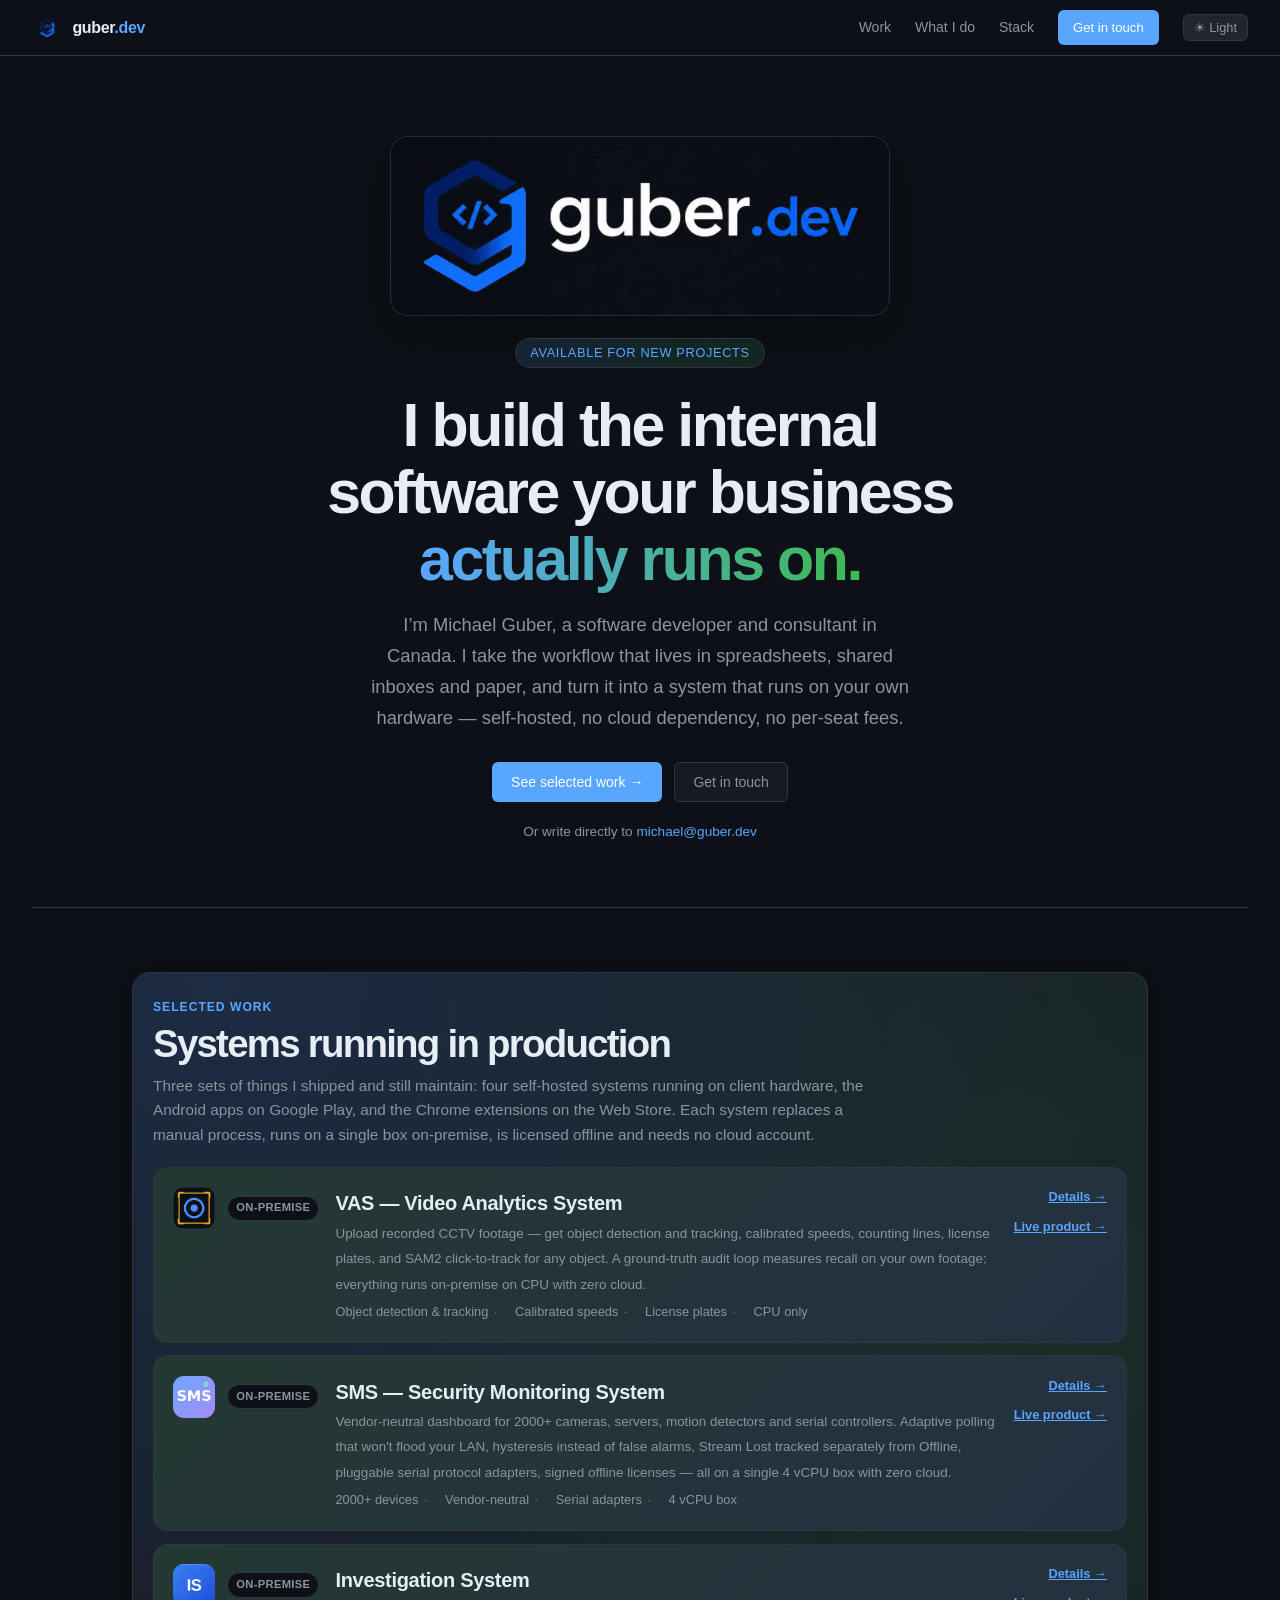
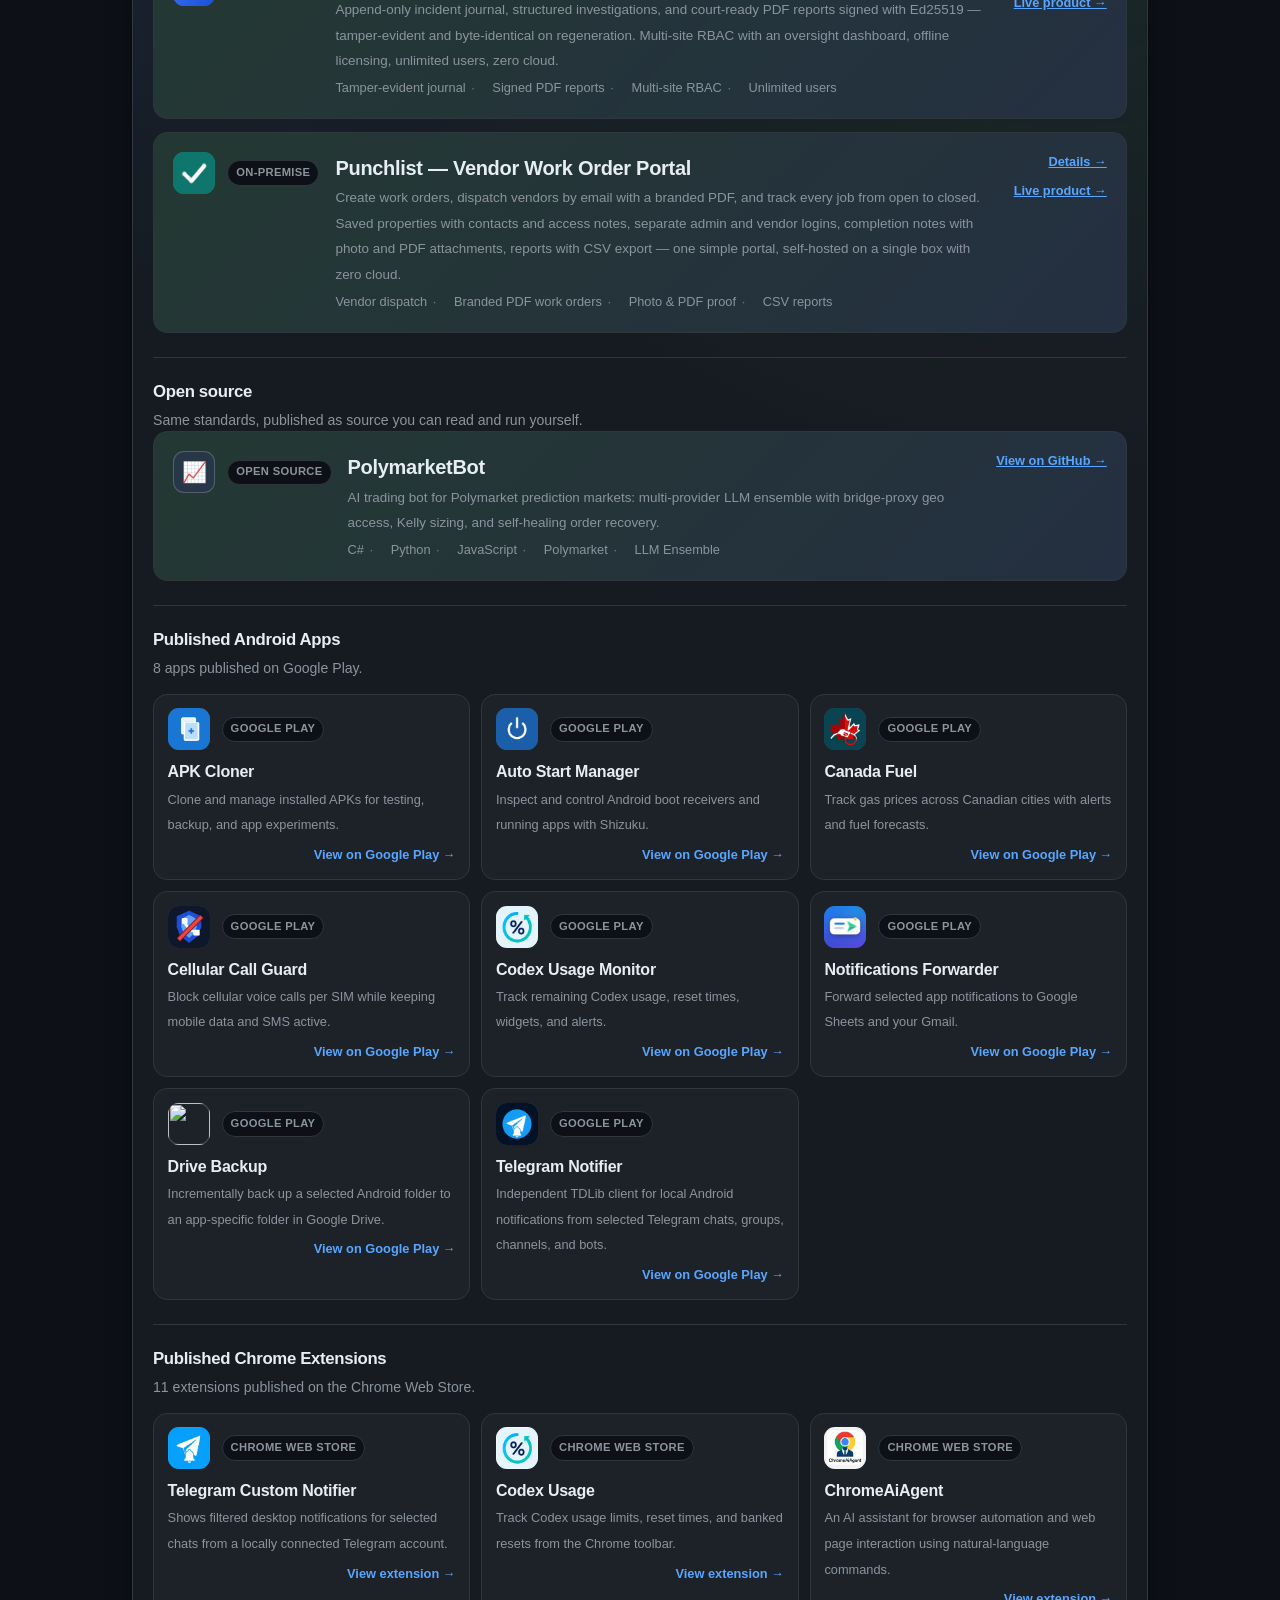
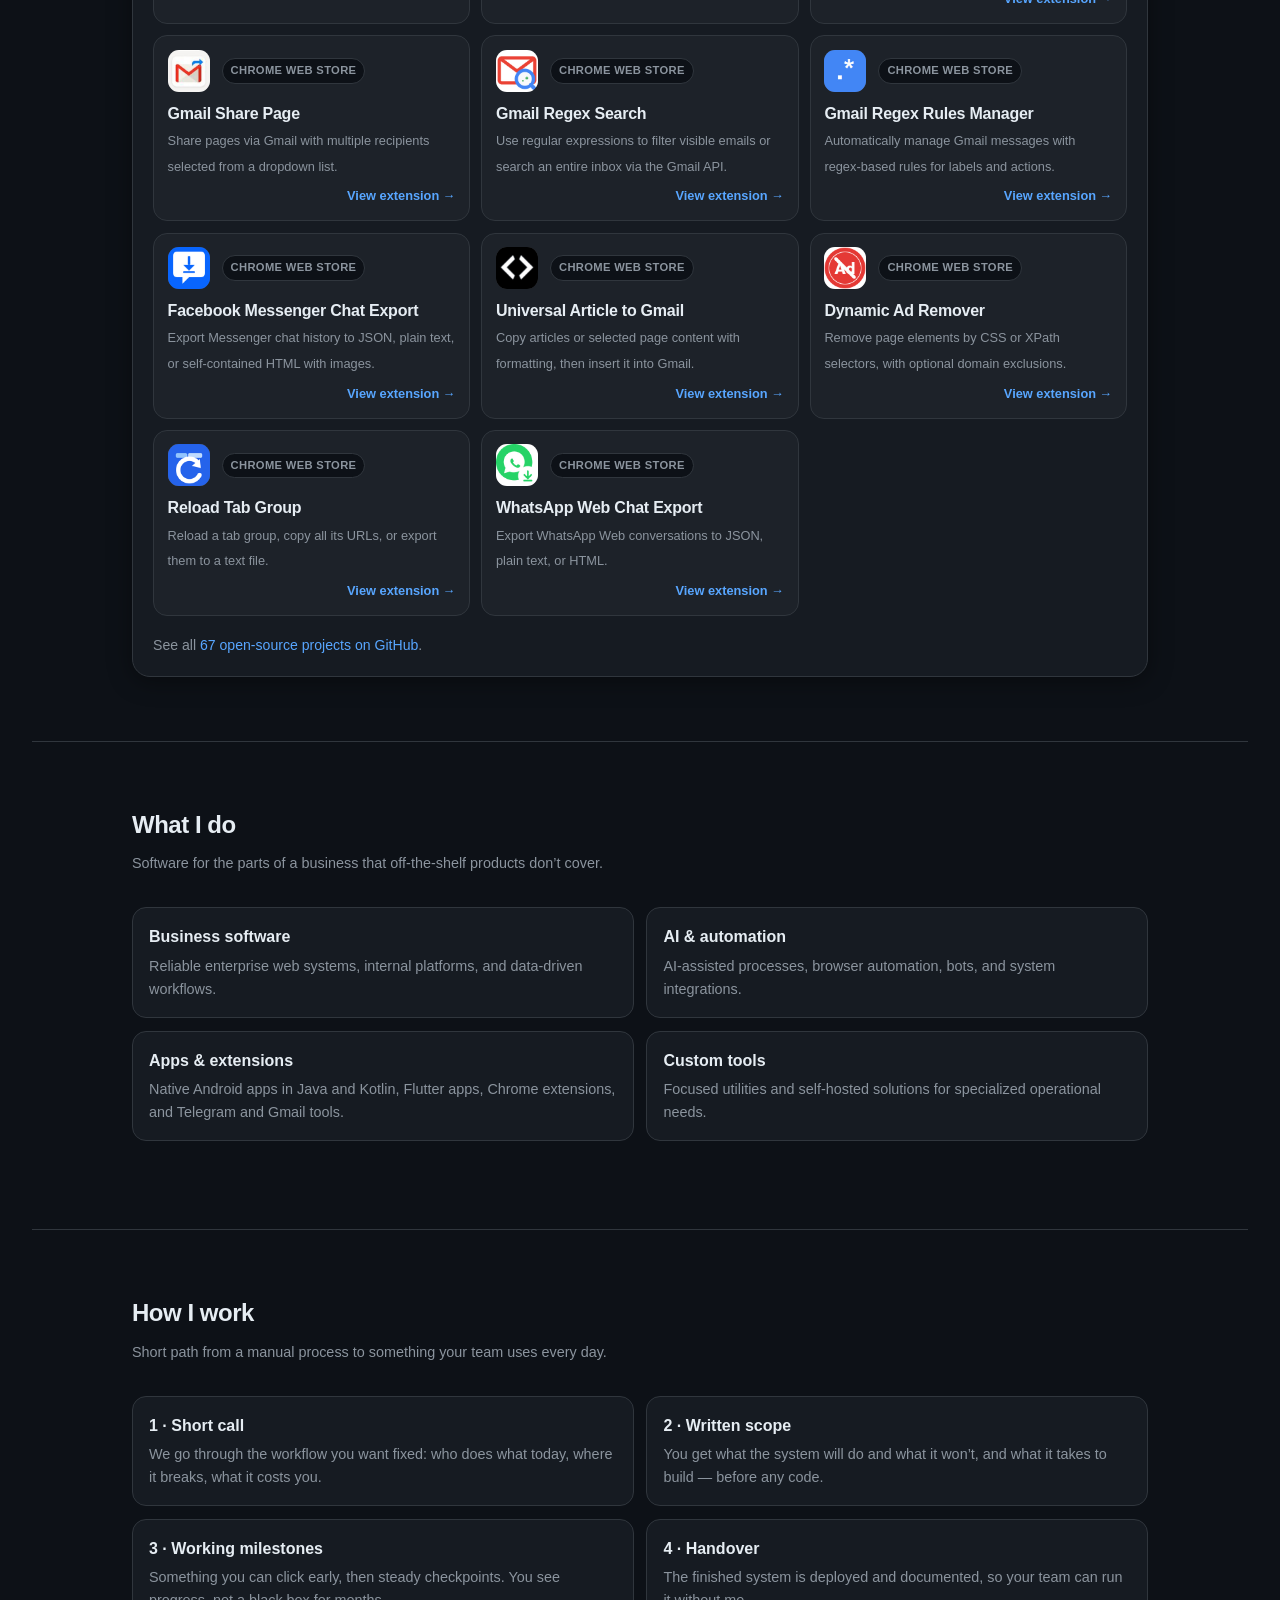
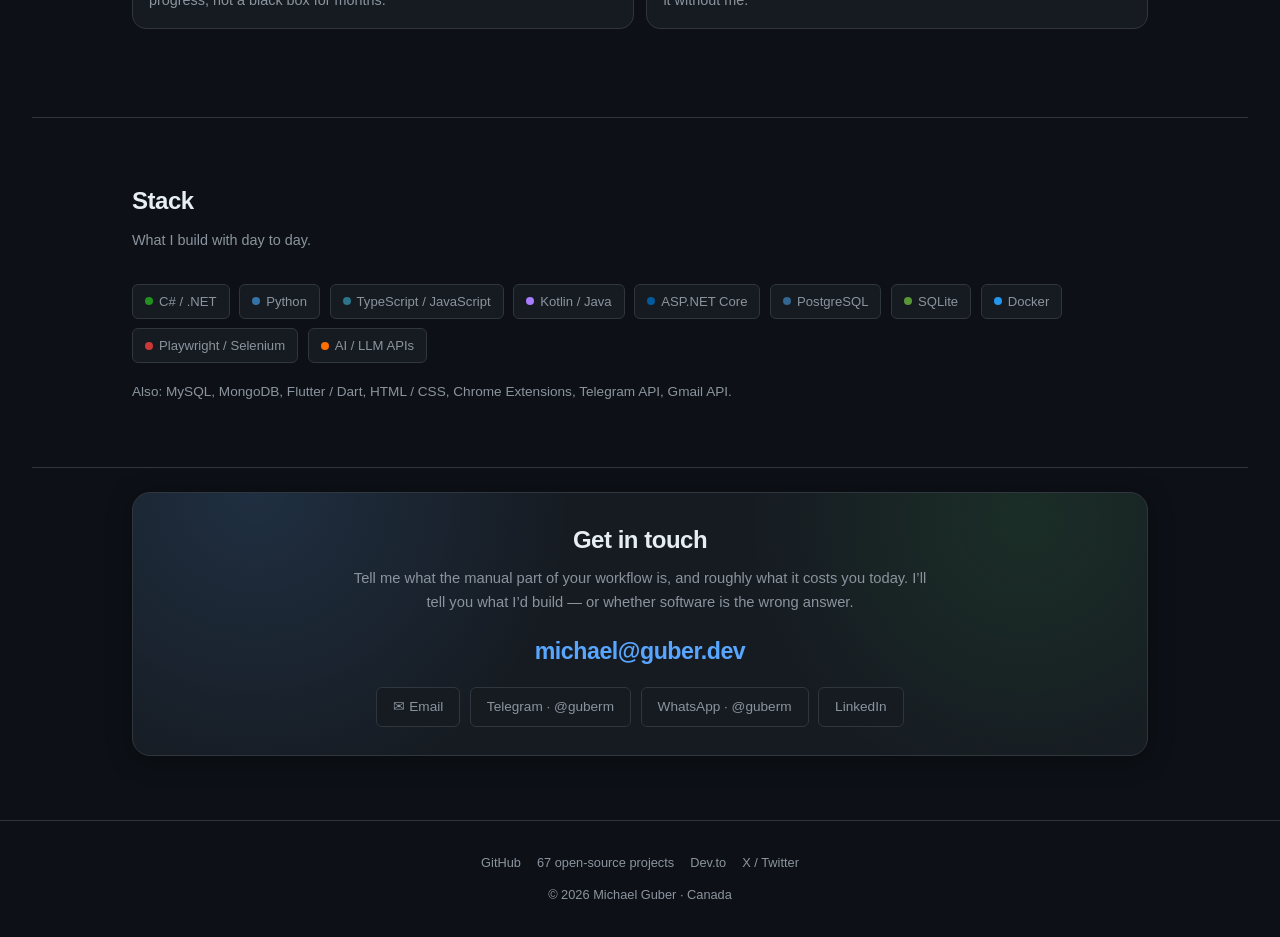
==== commit 6e59a53e: "Add PolymarketBot to selected work as its own category Selected work is now four separated categorie" ====
--- a/index.html
+++ b/index.html
@@ -125,7 +125,25 @@
       </article>
     </div>
 
-        <div class="apps-group" id="android-apps">
+        <div class="apps-group" id="open-source">
+      <h4 class="apps-subheading">Open source</h4>
+      <p class="apps-subcopy">Same standards, published as source you can read and run yourself.</p>
+      <div class="work-grid">
+        <article class="app-card app-card-featured">
+          <span class="app-card-top"><span class="app-icon app-icon-emoji" aria-hidden="true">📈</span><span class="app-badge">Open source</span></span>
+          <div class="app-card-body">
+            <h3 class="app-title">PolymarketBot</h3>
+            <span class="app-desc">AI trading bot for Polymarket prediction markets: multi-provider LLM ensemble with bridge-proxy geo access, Kelly sizing, and self-healing order recovery.</span>
+            <span class="work-card-cols"><span>C#</span><span>Python</span><span>JavaScript</span><span>Polymarket</span><span>LLM Ensemble</span></span>
+          </div>
+          <span class="work-actions">
+            <a class="app-cta" href="https://github.com/guberm/PolymarketBot" target="_blank" rel="noopener">View on GitHub →</a>
+          </span>
+        </article>
+      </div>
+    </div>
+
+    <div class="apps-group" id="android-apps">
       <h4 class="apps-subheading">Published Android Apps</h4>
       <p class="apps-subcopy">8 apps published on Google Play.</p>
       <div class="app-cards-compact">
@@ -235,7 +253,7 @@
     </div>
 
 <p class="apps-subcopy" style="margin-top:1.1rem;">
-      Plus <a href="/projects/" style="color:var(--accent);text-decoration:none;">67 open-source projects on GitHub</a>.
+      See all <a href="/projects/" style="color:var(--accent);text-decoration:none;">67 open-source projects on GitHub</a>.
     </p>
   </div>
 </section>
--- a/assets/site.css
+++ b/assets/site.css
@@ -491,6 +491,7 @@
 .work-card-cols { display: flex; flex-wrap: wrap; gap: 0.4rem 1.1rem; margin-top: 0.35rem; }
 .work-card-cols span { color: var(--text-muted); font-size: 0.8rem; }
 .work-actions { display: flex; flex-direction: column; align-items: flex-end; gap: 0.55rem; }
+.app-icon-emoji { display: grid; place-items: center; font-size: 1.25rem; background: color-mix(in srgb, var(--accent) 13%, var(--surface2)); }
 .work-actions .app-cta { align-self: auto; }
 
 /* compact grid for apps published on the stores */
@@ -568,7 +569,7 @@
 .hero h1, .apps-heading, .product-title { text-wrap: balance; }
 
 /* separated, not whitespace-only, meta row on the work cards */
-.work-card-cols span + span::before { content: "\00b7 "; }
+.work-card-cols span:not(:last-child)::after { content: "·"; color: var(--text-muted); opacity: 0.75; margin-left: 0.35rem; }
 
 @media (max-width: 900px) {
   .app-cards-compact { grid-template-columns: repeat(2, minmax(0, 1fr)); }
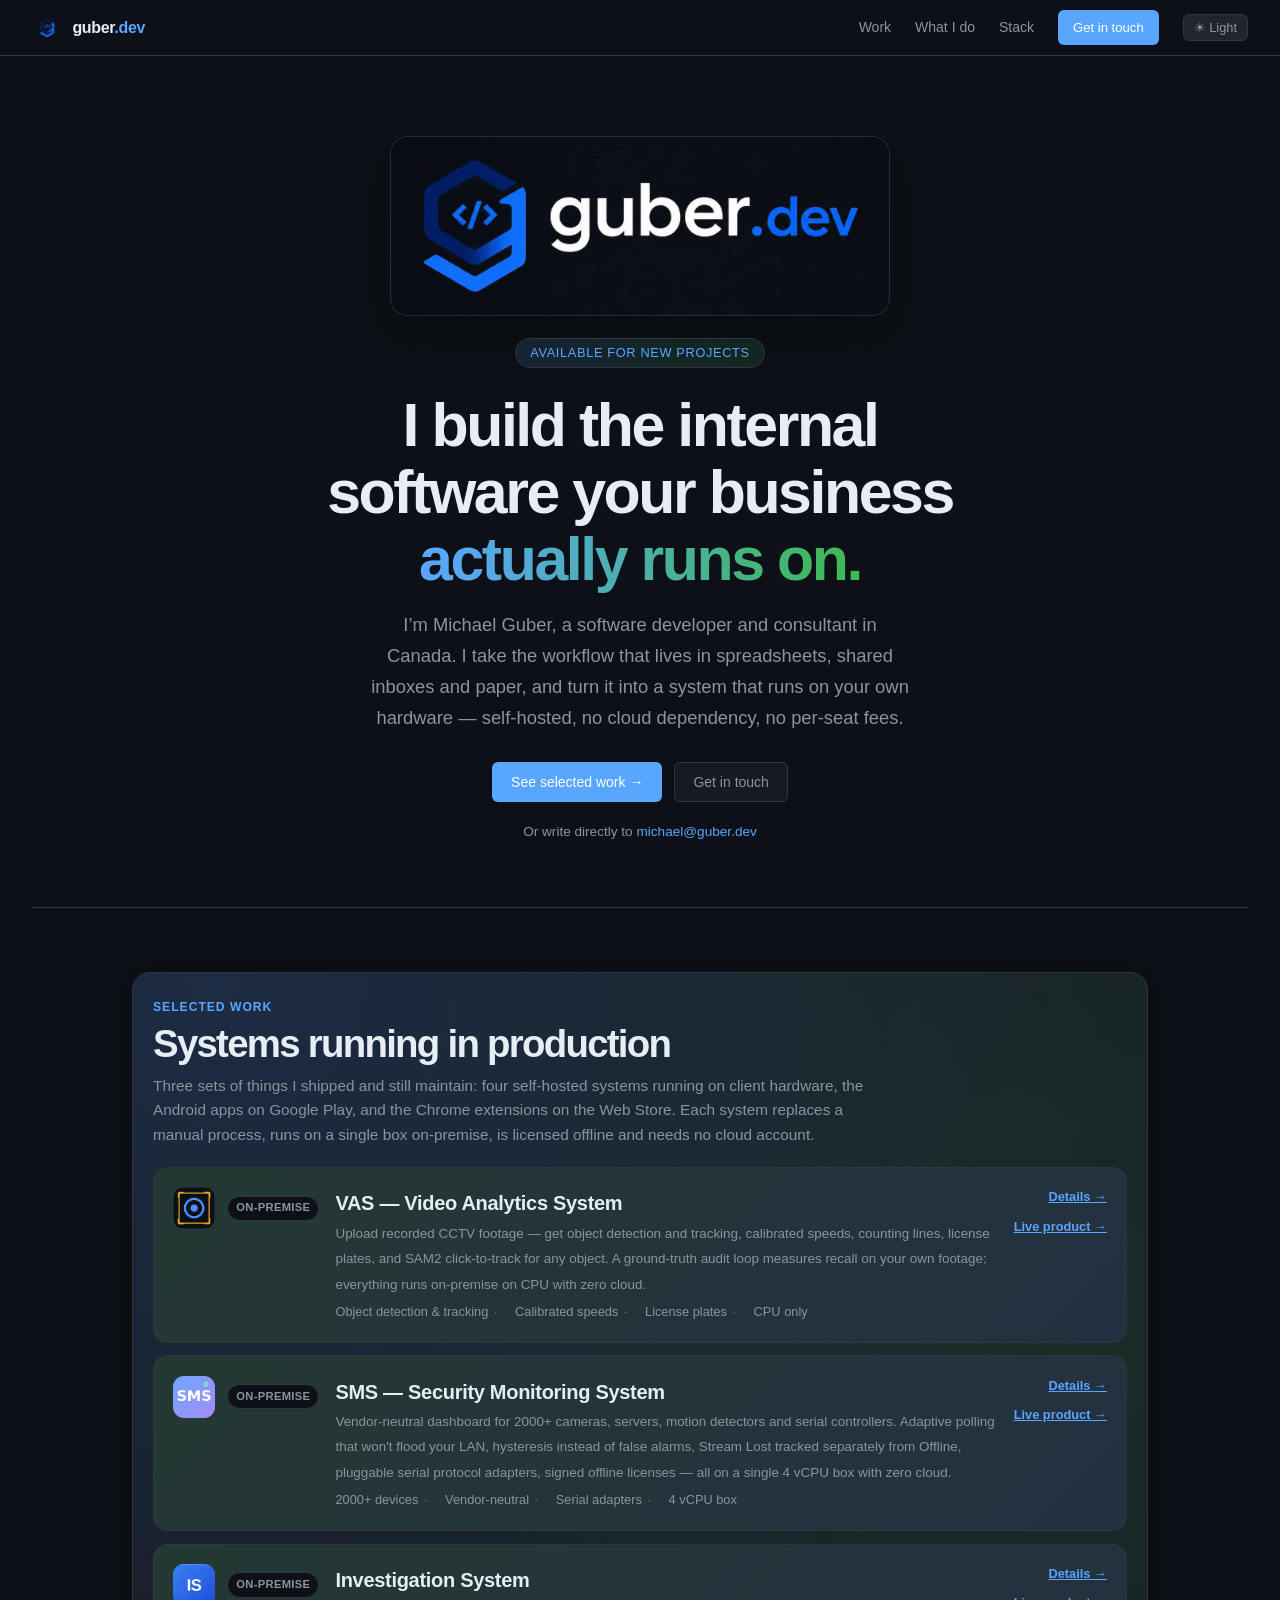
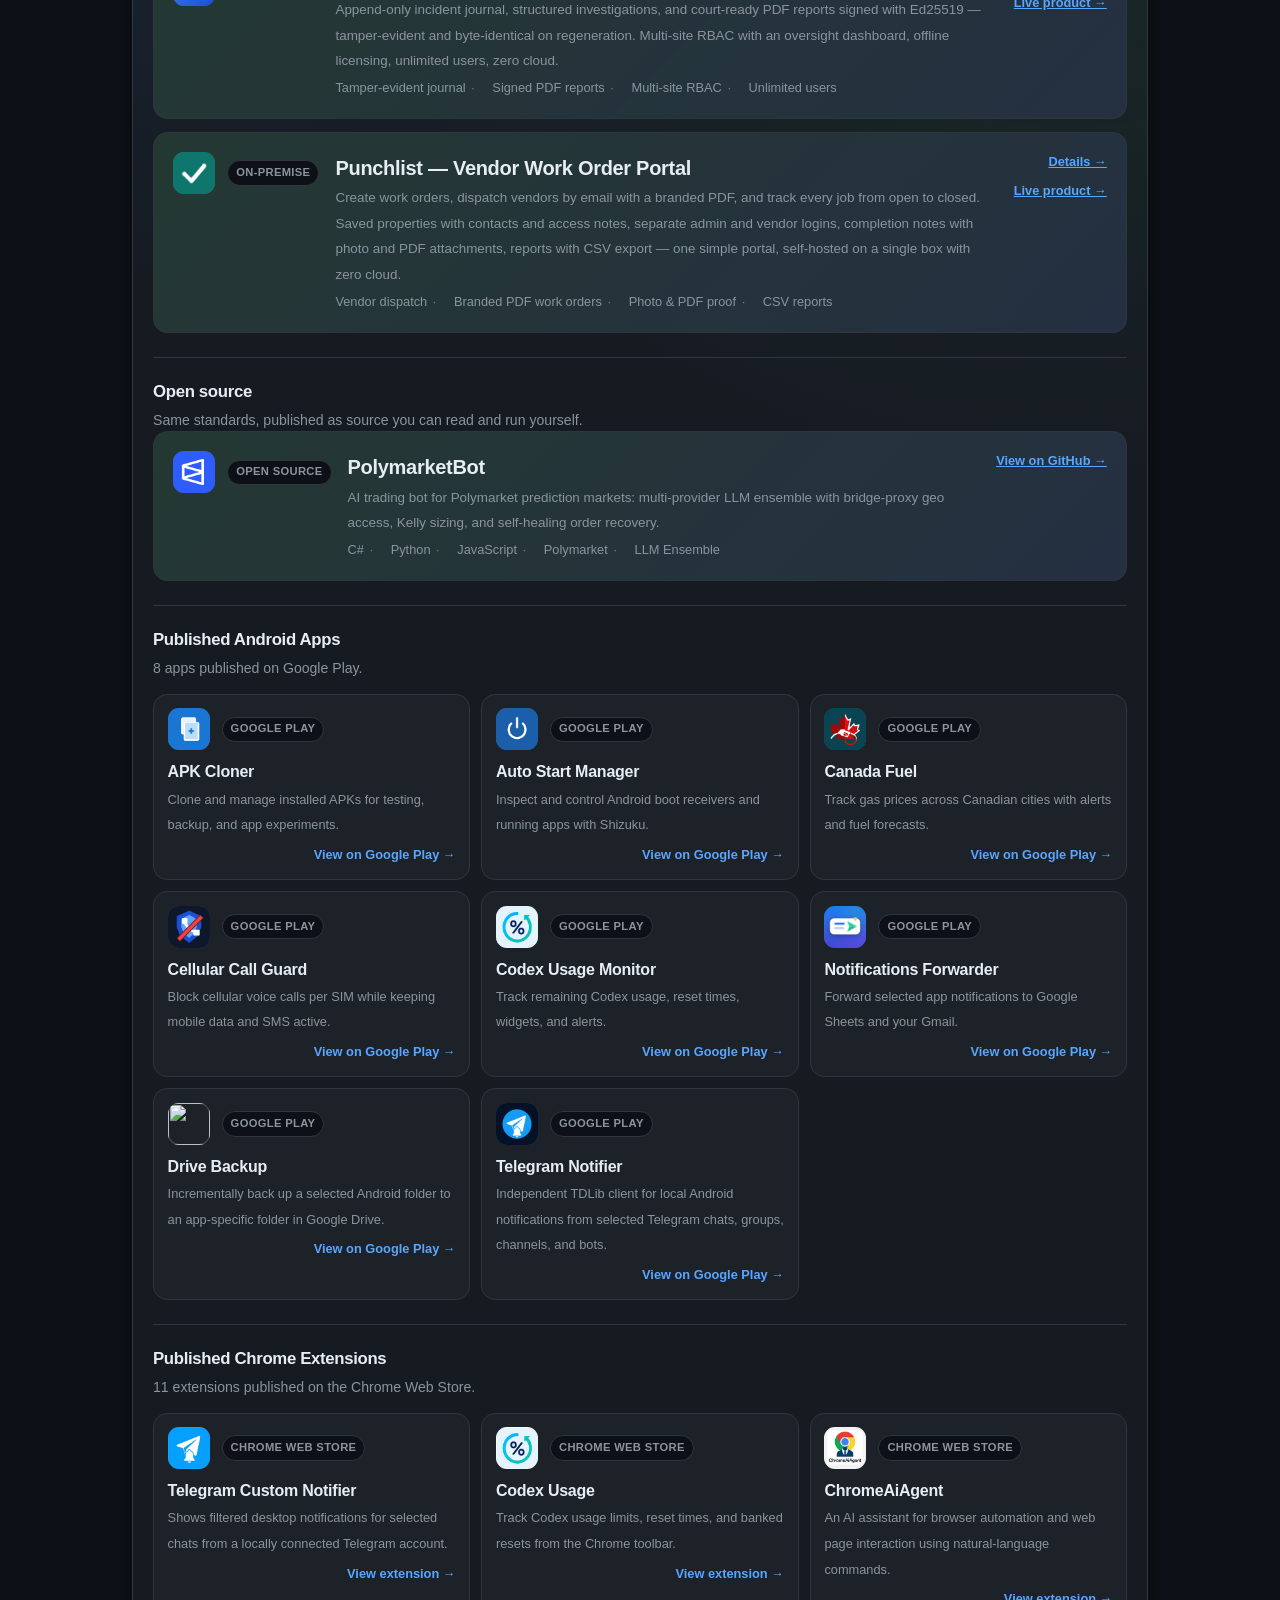
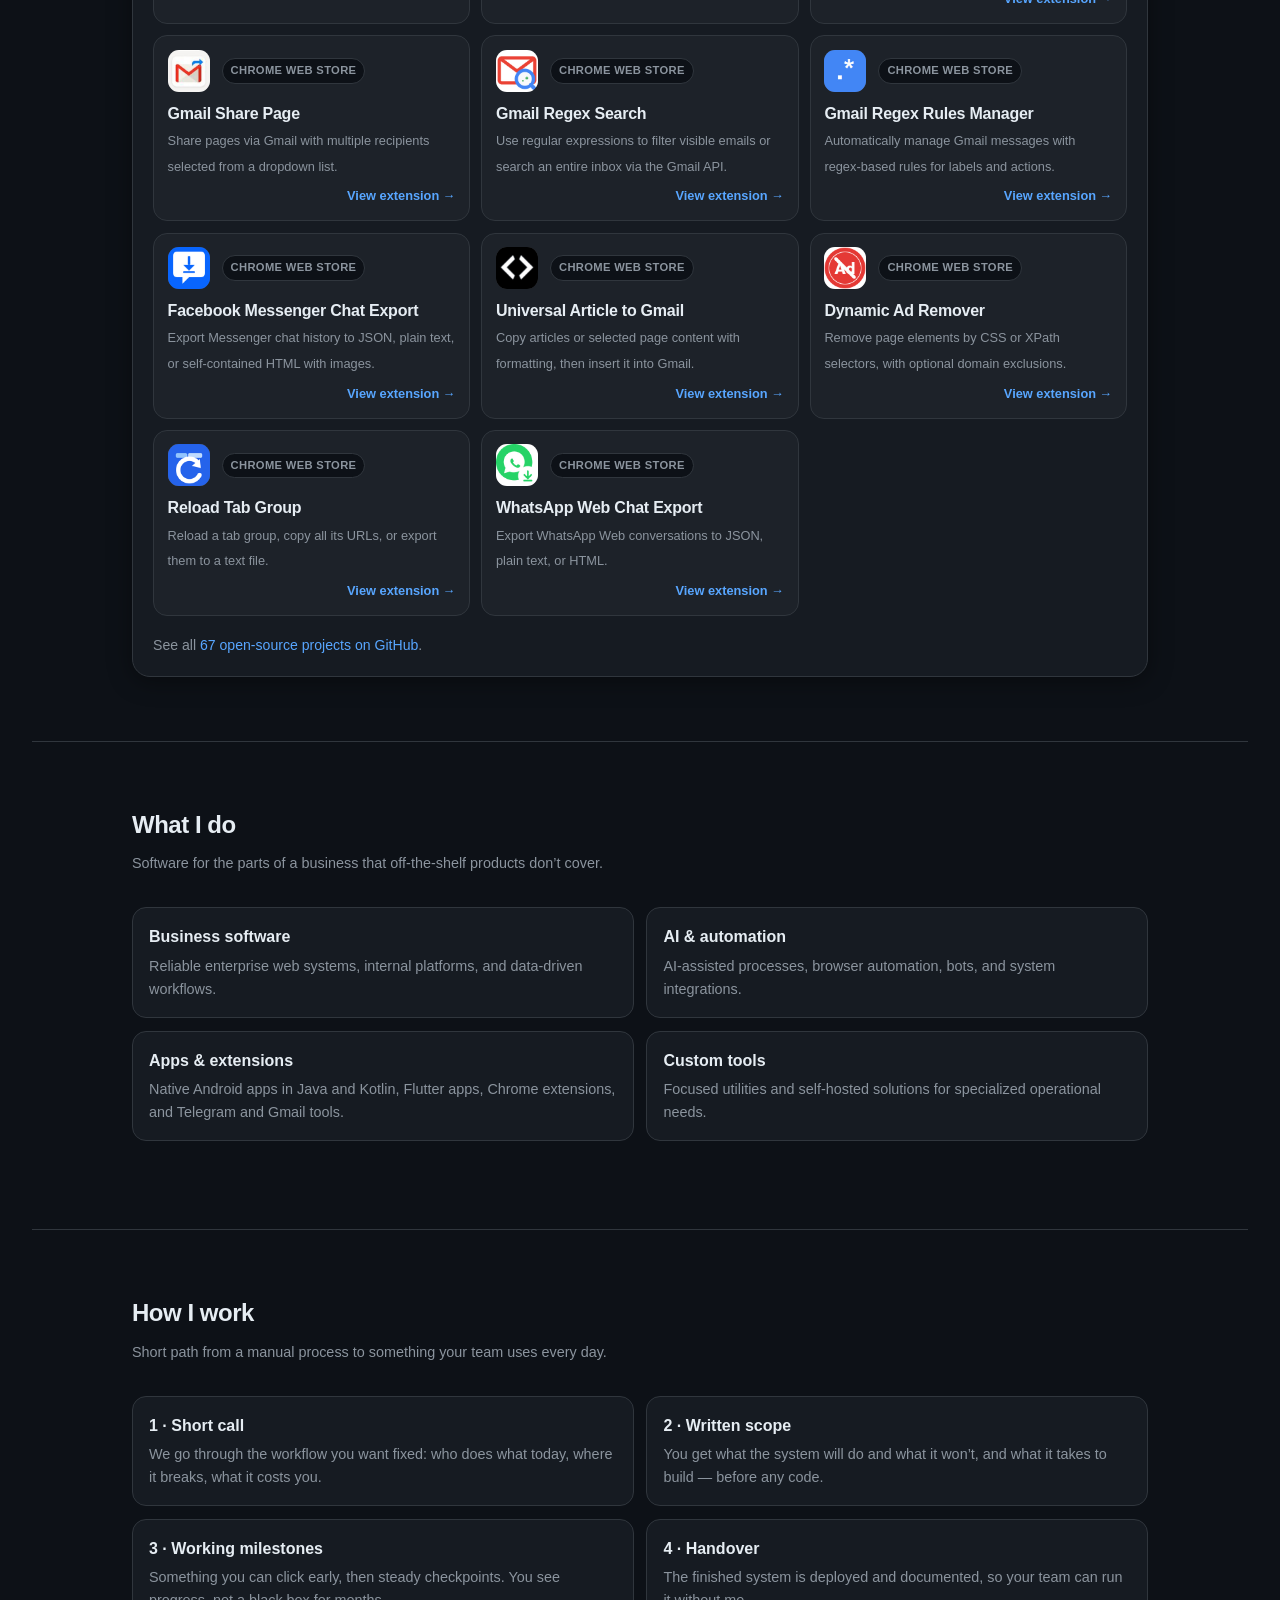
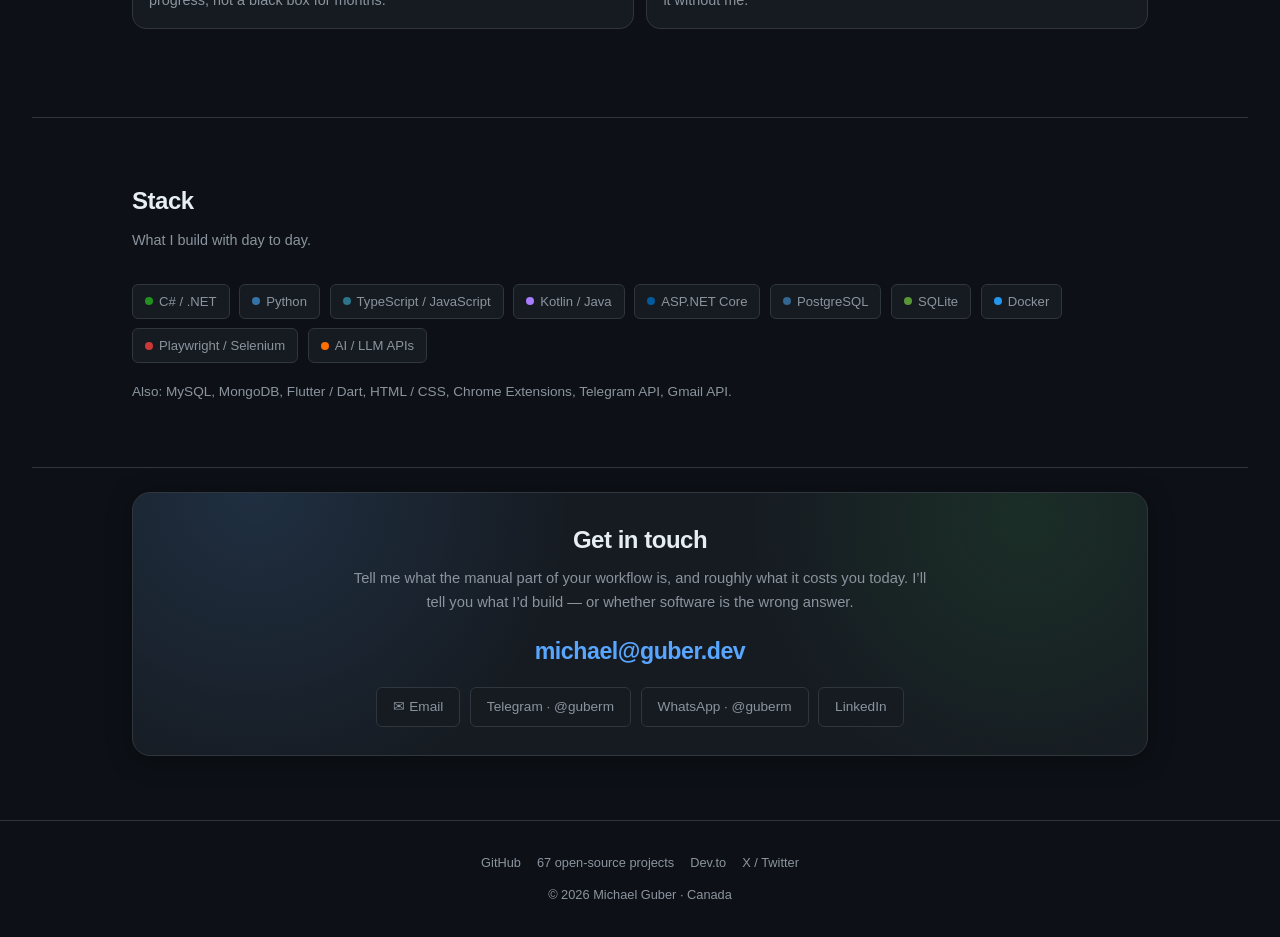
==== commit 9f1ef927: "Use PolymarketBot's own app icon instead of an emoji tile assets/store-icons/polymarket.png is the p" ====
--- a/index.html
+++ b/index.html
@@ -130,7 +130,7 @@
       <p class="apps-subcopy">Same standards, published as source you can read and run yourself.</p>
       <div class="work-grid">
         <article class="app-card app-card-featured">
-          <span class="app-card-top"><span class="app-icon app-icon-emoji" aria-hidden="true">📈</span><span class="app-badge">Open source</span></span>
+          <span class="app-card-top"><img class="app-icon" src="/assets/store-icons/polymarket.png" alt="" width="512" height="512" loading="lazy" decoding="async"><span class="app-badge">Open source</span></span>
           <div class="app-card-body">
             <h3 class="app-title">PolymarketBot</h3>
             <span class="app-desc">AI trading bot for Polymarket prediction markets: multi-provider LLM ensemble with bridge-proxy geo access, Kelly sizing, and self-healing order recovery.</span>
--- a/assets/site.css
+++ b/assets/site.css
@@ -491,7 +491,6 @@
 .work-card-cols { display: flex; flex-wrap: wrap; gap: 0.4rem 1.1rem; margin-top: 0.35rem; }
 .work-card-cols span { color: var(--text-muted); font-size: 0.8rem; }
 .work-actions { display: flex; flex-direction: column; align-items: flex-end; gap: 0.55rem; }
-.app-icon-emoji { display: grid; place-items: center; font-size: 1.25rem; background: color-mix(in srgb, var(--accent) 13%, var(--surface2)); }
 .work-actions .app-cta { align-self: auto; }
 
 /* compact grid for apps published on the stores */
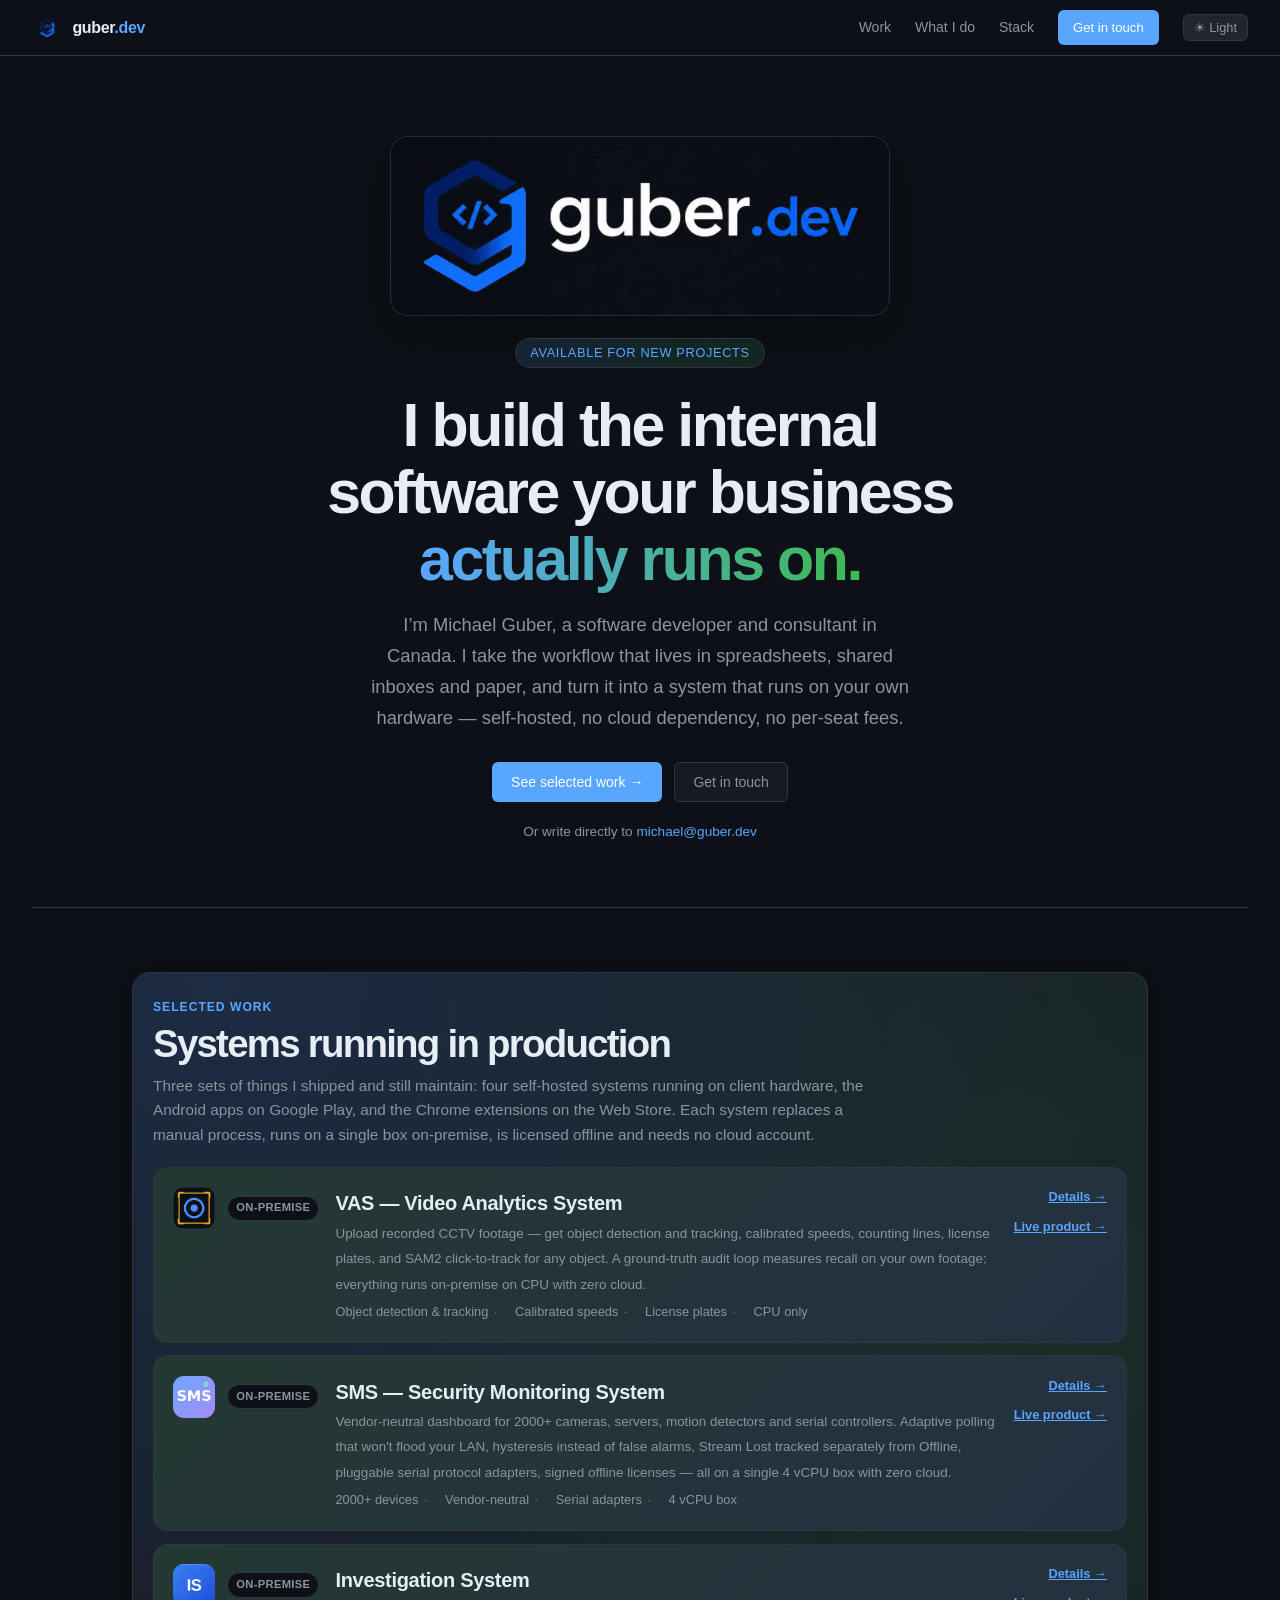
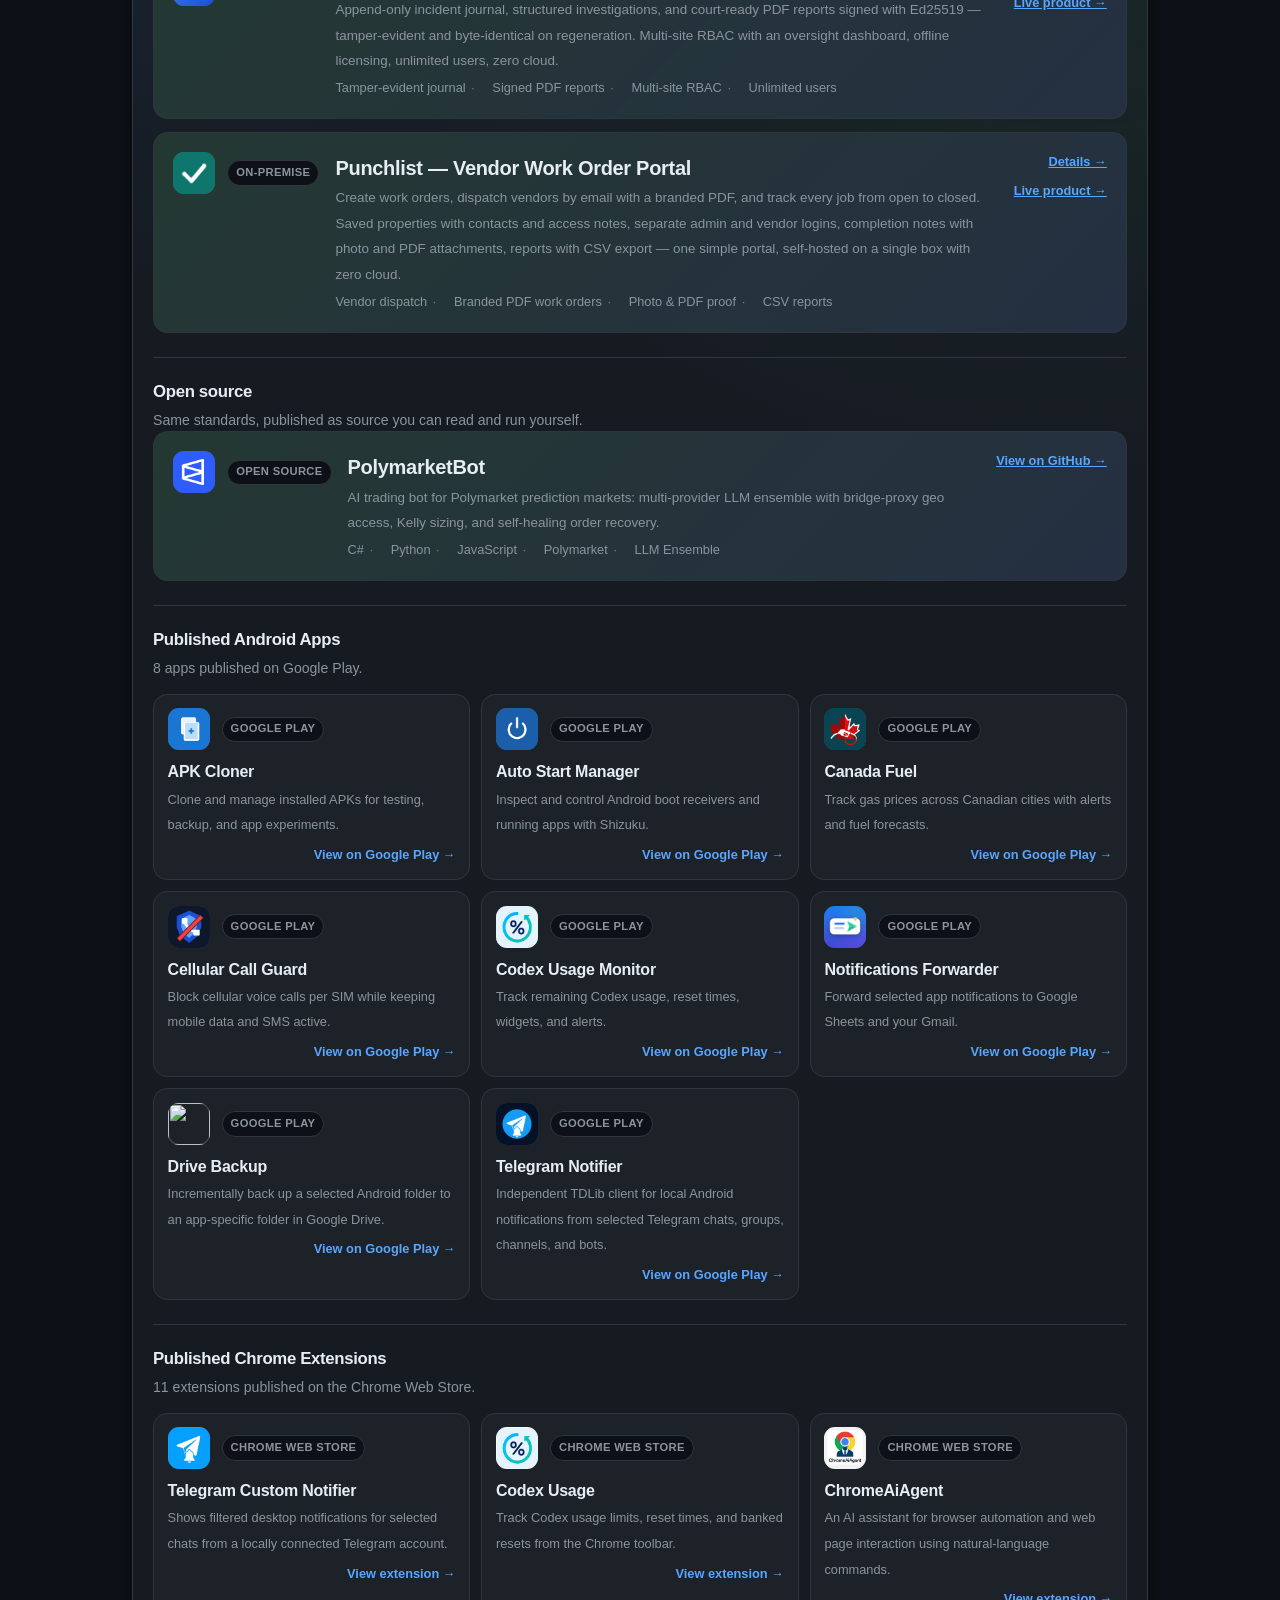
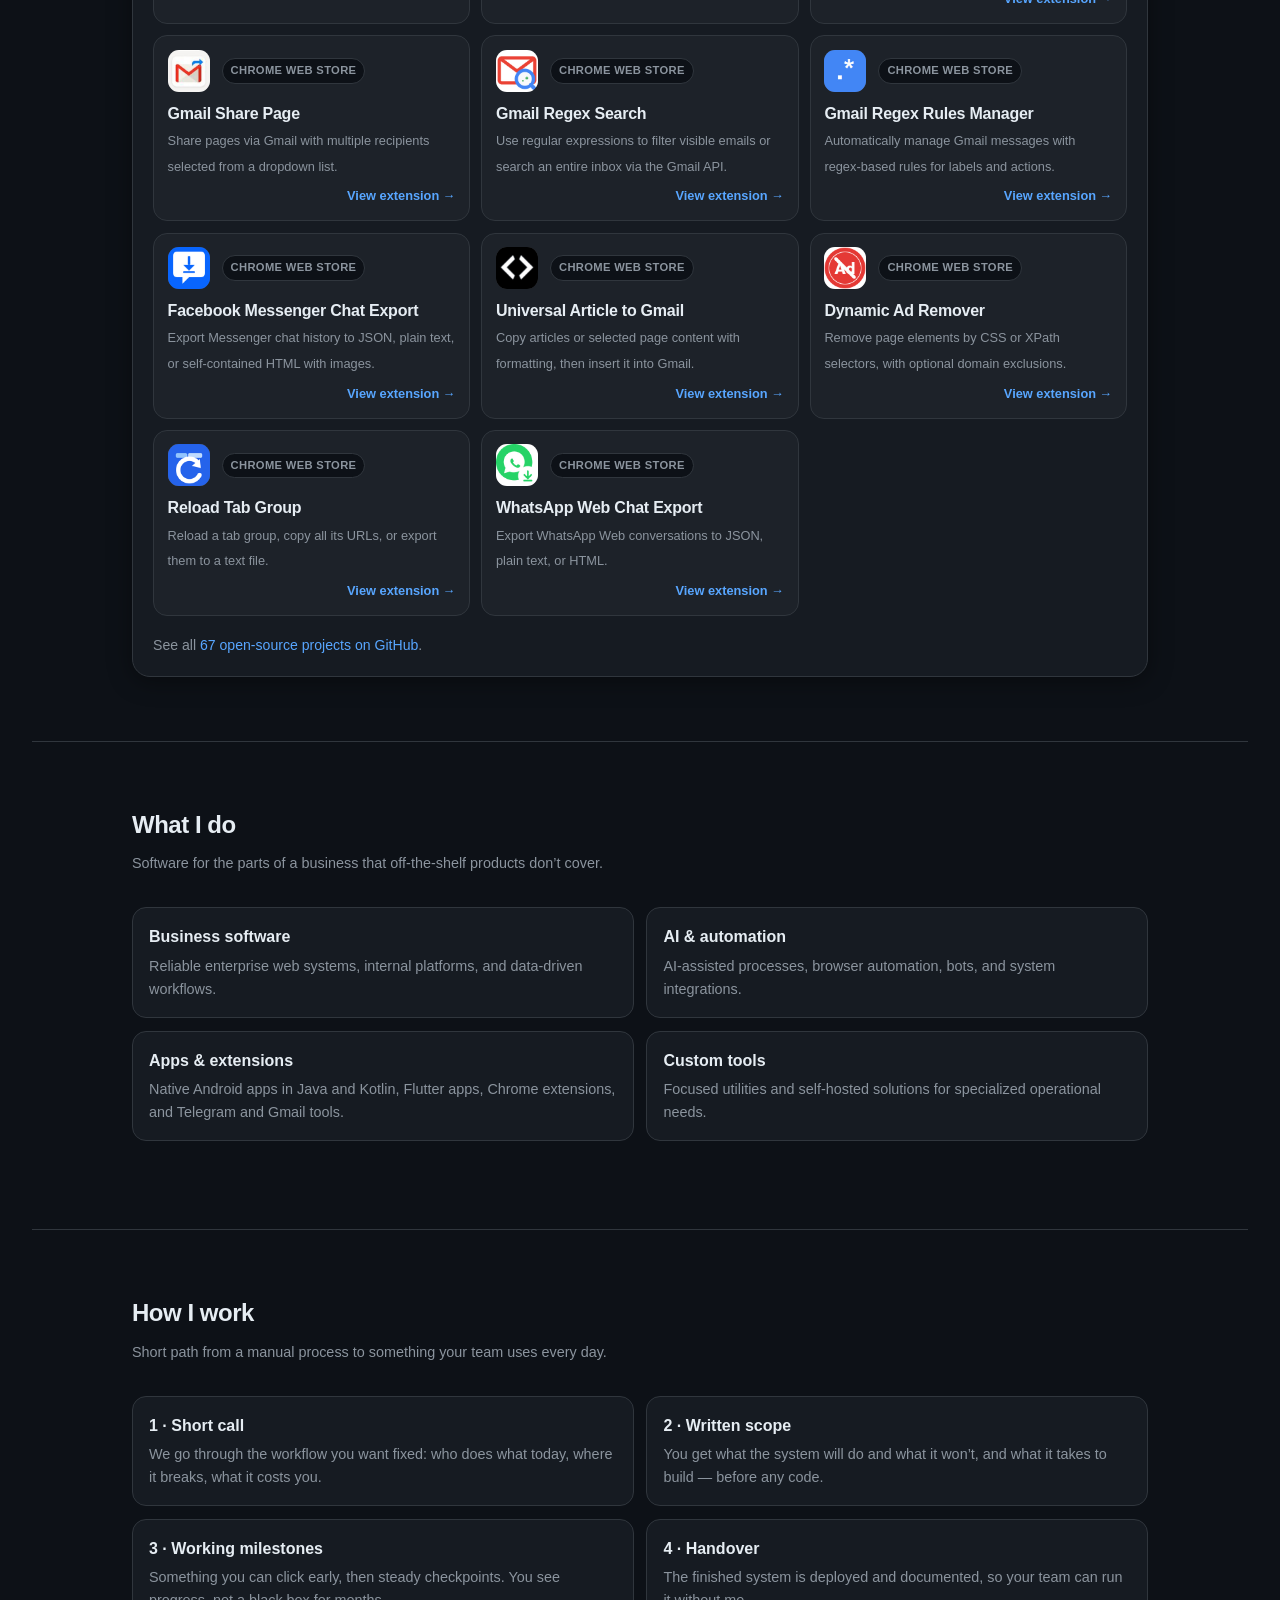
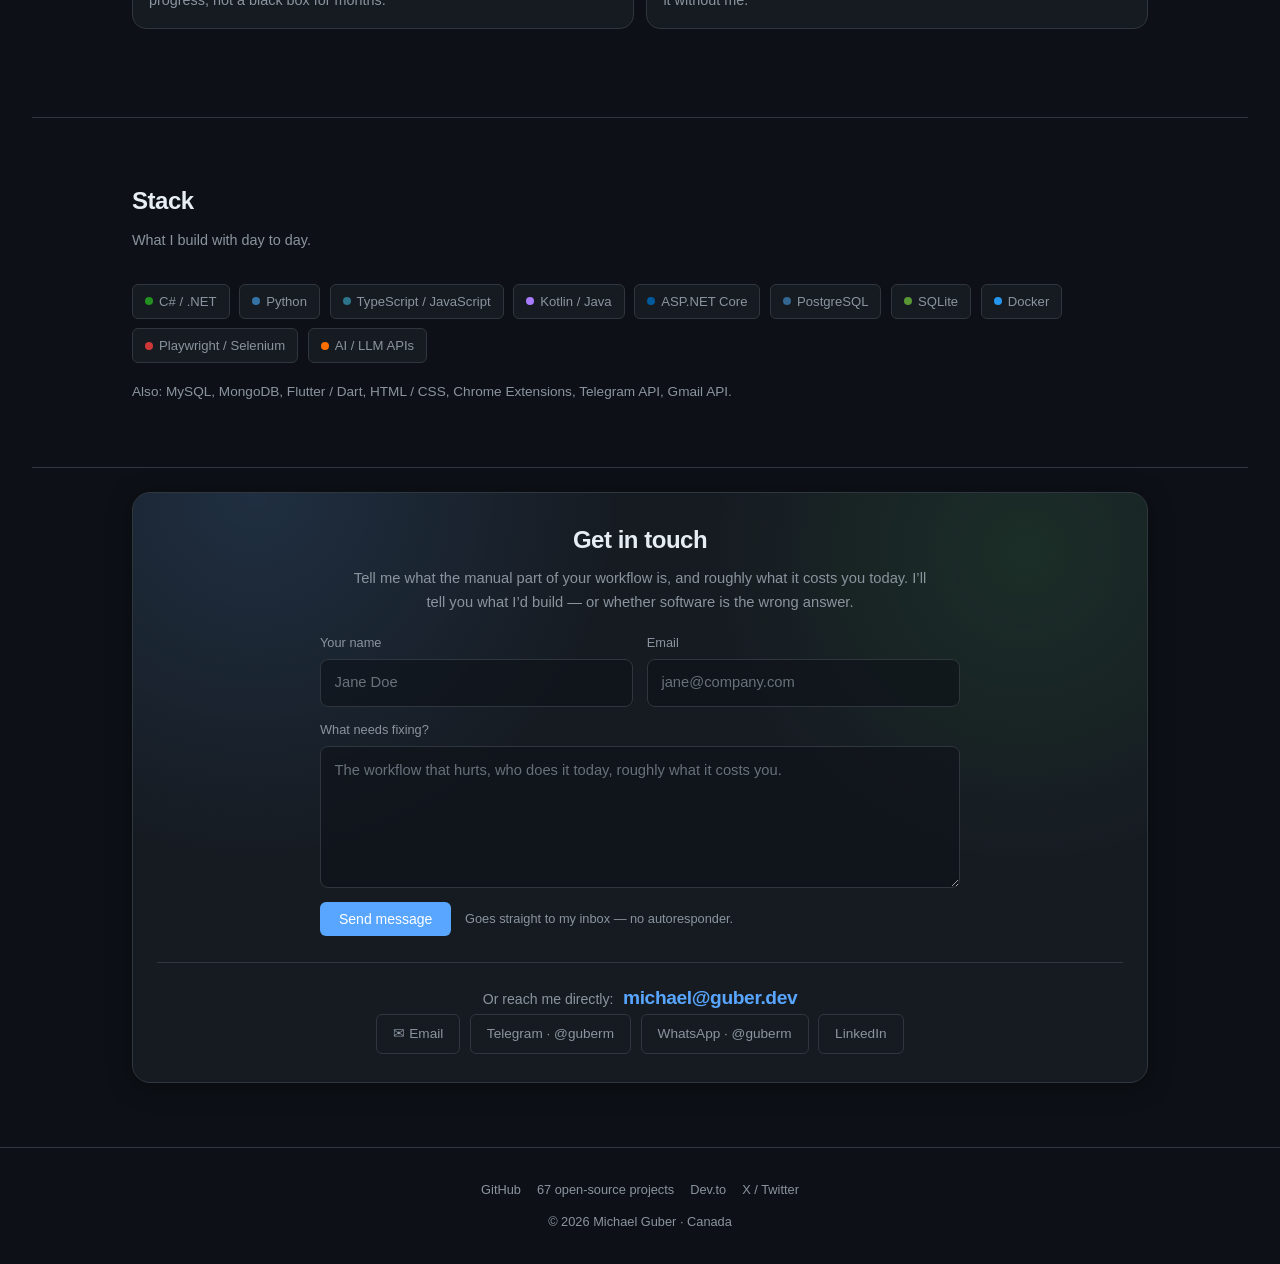
==== commit 402d565b: "Add a contact form to Get in touch GitHub Pages is static, so submissions need a form backend. Used " ====
--- a/index.html
+++ b/index.html
@@ -343,7 +343,37 @@
       Tell me what the manual part of your workflow is, and roughly what it costs you today. I’ll tell you
       what I’d build — or whether software is the wrong answer.
     </p>
-    <a class="contact-email" href="mailto:michael@guber.dev">michael@guber.dev</a>
+
+    <form class="contact-form" id="contactForm" action="https://formsubmit.co/michael@guber.dev" method="POST">
+      <input type="hidden" name="_subject" value="New enquiry — guber.dev">
+      <input type="hidden" name="_template" value="table">
+      <input type="hidden" name="_captcha" value="true">
+      <input type="hidden" name="_next" value="https://guber.dev/?sent=1#contact">
+      <div class="cf-grid">
+        <p class="cf-field">
+          <label for="cf-name">Your name</label>
+          <input id="cf-name" name="name" type="text" required maxlength="100" autocomplete="name" placeholder="Jane Doe">
+        </p>
+        <p class="cf-field">
+          <label for="cf-email">Email</label>
+          <input id="cf-email" name="email" type="email" required maxlength="200" autocomplete="email" placeholder="jane@company.com">
+        </p>
+      </div>
+      <p class="cf-field">
+        <label for="cf-message">What needs fixing?</label>
+        <textarea id="cf-message" name="message" rows="5" required maxlength="4000" placeholder="The workflow that hurts, who does it today, roughly what it costs you."></textarea>
+      </p>
+      <div class="cf-actions">
+        <button class="btn btn-primary" type="submit">Send message</button>
+        <span class="cf-hint">Goes straight to my inbox — no autoresponder.</span>
+      </div>
+      <p class="cf-sent" id="cfSent" role="status" hidden>Thanks — your message is on its way. I’ll reply by email.</p>
+    </form>
+
+    <div class="contact-alt">
+      <span>Or reach me directly:</span>
+      <a class="contact-email" href="mailto:michael@guber.dev">michael@guber.dev</a>
+    </div>
     <div class="contact-channels">
       <a class="social-link" href="mailto:michael@guber.dev">✉ Email</a>
       <a class="social-link" href="https://t.me/guberm" target="_blank" rel="noopener">Telegram · @guberm</a>
--- a/assets/site.css
+++ b/assets/site.css
@@ -588,3 +588,53 @@
   .work-actions .app-cta { flex: none; }
   .hero-links { grid-template-columns: 1fr; }
 }
+
+/* ---- contact form ---- */
+.contact-form { max-width: 640px; margin: 0 auto; text-align: left; }
+.cf-grid { display: grid; grid-template-columns: repeat(2, minmax(0, 1fr)); gap: 0.85rem; }
+.cf-field { display: flex; flex-direction: column; gap: 0.35rem; margin-bottom: 0.85rem; }
+.cf-field label { color: var(--text-muted); font-size: 0.8rem; }
+.cf-field input, .cf-field textarea {
+  width: 100%;
+  border: 1px solid var(--border);
+  border-radius: 8px;
+  background: color-mix(in srgb, var(--bg) 58%, transparent);
+  color: var(--text);
+  padding: 0.7rem 0.85rem;
+  font: inherit;
+  font-size: 0.92rem;
+  outline: none;
+  transition: border-color 0.2s, box-shadow 0.2s;
+}
+.cf-field textarea { resize: vertical; min-height: 7.5rem; }
+.cf-field input:focus, .cf-field textarea:focus { border-color: var(--accent); box-shadow: 0 0 0 4px color-mix(in srgb, var(--accent) 20%, transparent); }
+.cf-field input::placeholder, .cf-field textarea::placeholder { color: color-mix(in srgb, var(--text-muted) 72%, transparent); }
+.cf-actions { display: flex; align-items: center; gap: 0.85rem; flex-wrap: wrap; }
+.contact-form .btn { cursor: pointer; }
+.contact-form .btn[disabled] { opacity: 0.6; cursor: default; transform: none; }
+.cf-hint { color: var(--text-muted); font-size: 0.8rem; }
+.cf-sent {
+  margin-top: 1rem;
+  padding: 0.7rem 0.9rem;
+  border: 1px solid color-mix(in srgb, var(--accent2) 55%, var(--border));
+  border-radius: 8px;
+  background: color-mix(in srgb, var(--accent2) 12%, transparent);
+  font-size: 0.88rem;
+}
+.contact-alt {
+  display: flex;
+  align-items: center;
+  justify-content: center;
+  gap: 0.6rem;
+  flex-wrap: wrap;
+  margin-top: 1.6rem;
+  padding-top: 1.3rem;
+  border-top: 1px solid var(--border);
+  color: var(--text-muted);
+  font-size: 0.88rem;
+}
+.contact-alt .contact-email { margin-bottom: 0; font-size: clamp(1rem, 2.5vw, 1.2rem); }
+
+@media (max-width: 640px) {
+  .cf-grid { grid-template-columns: 1fr; }
+}
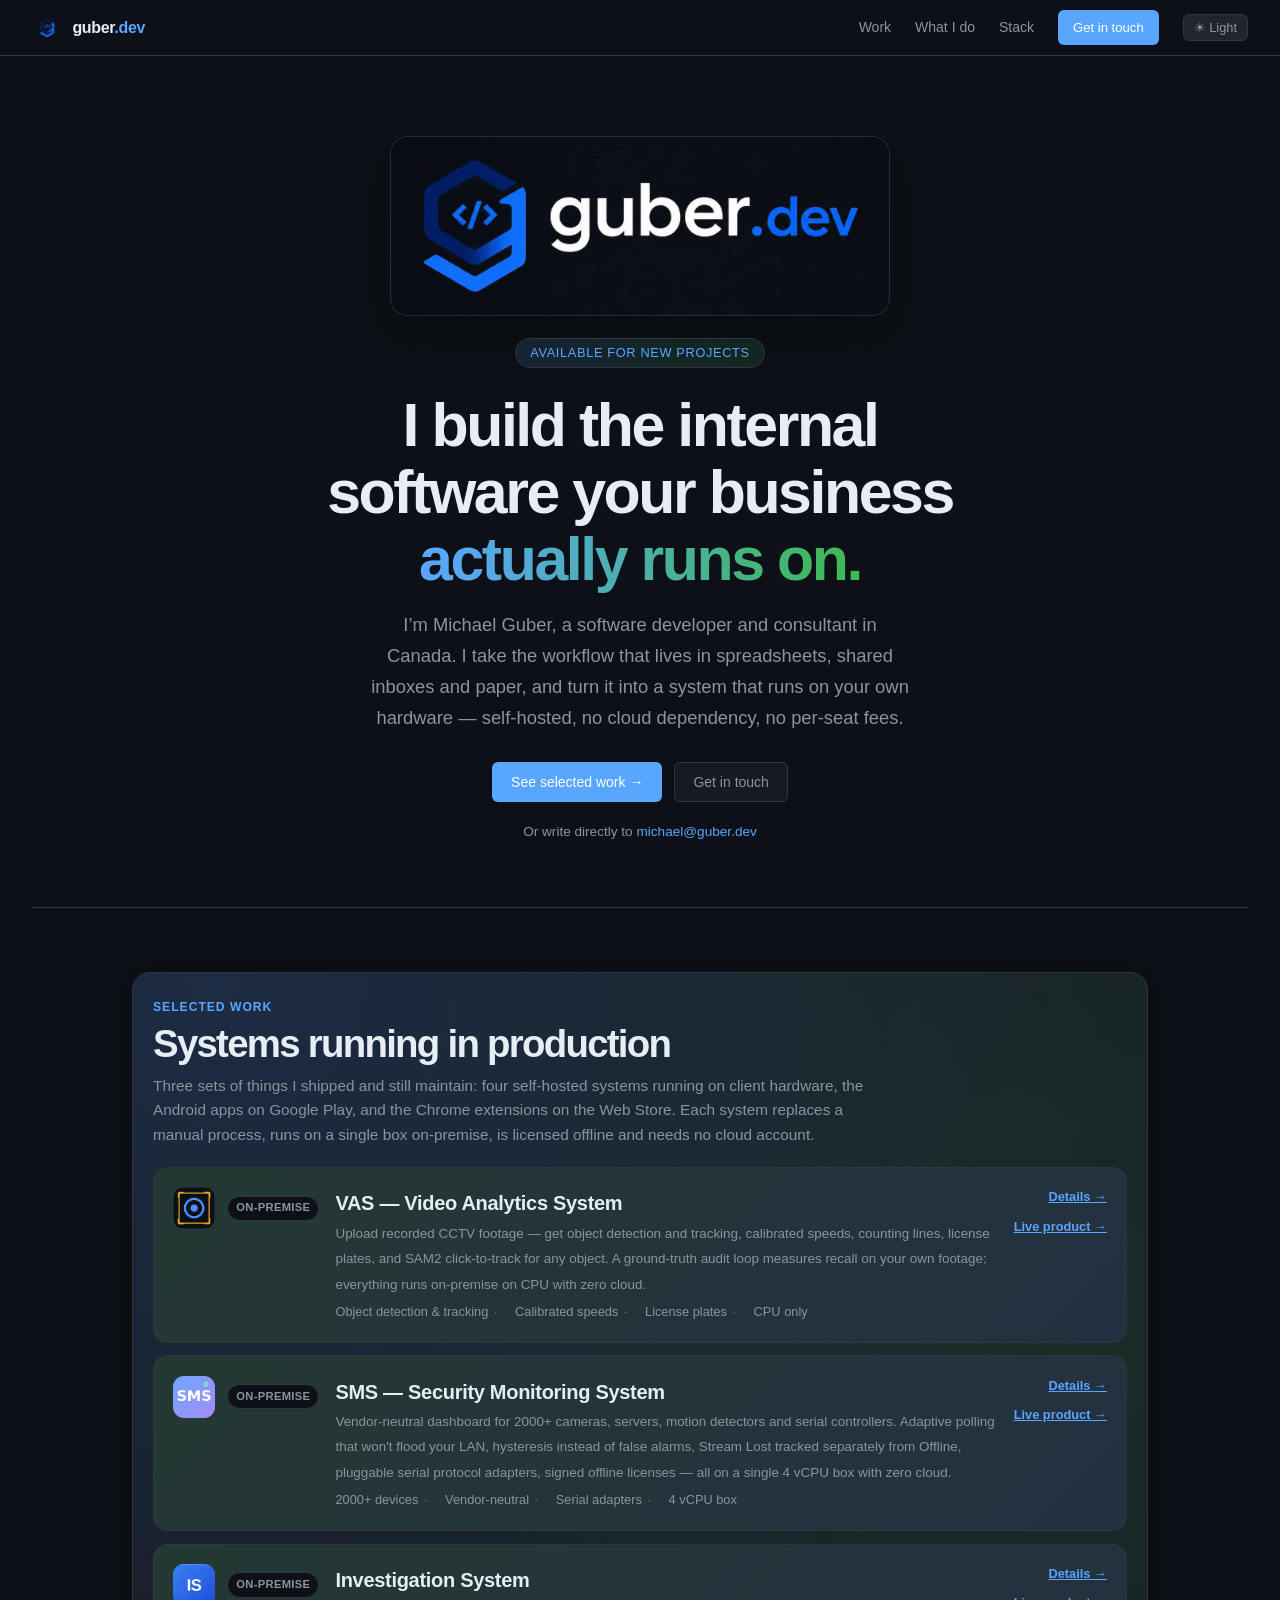
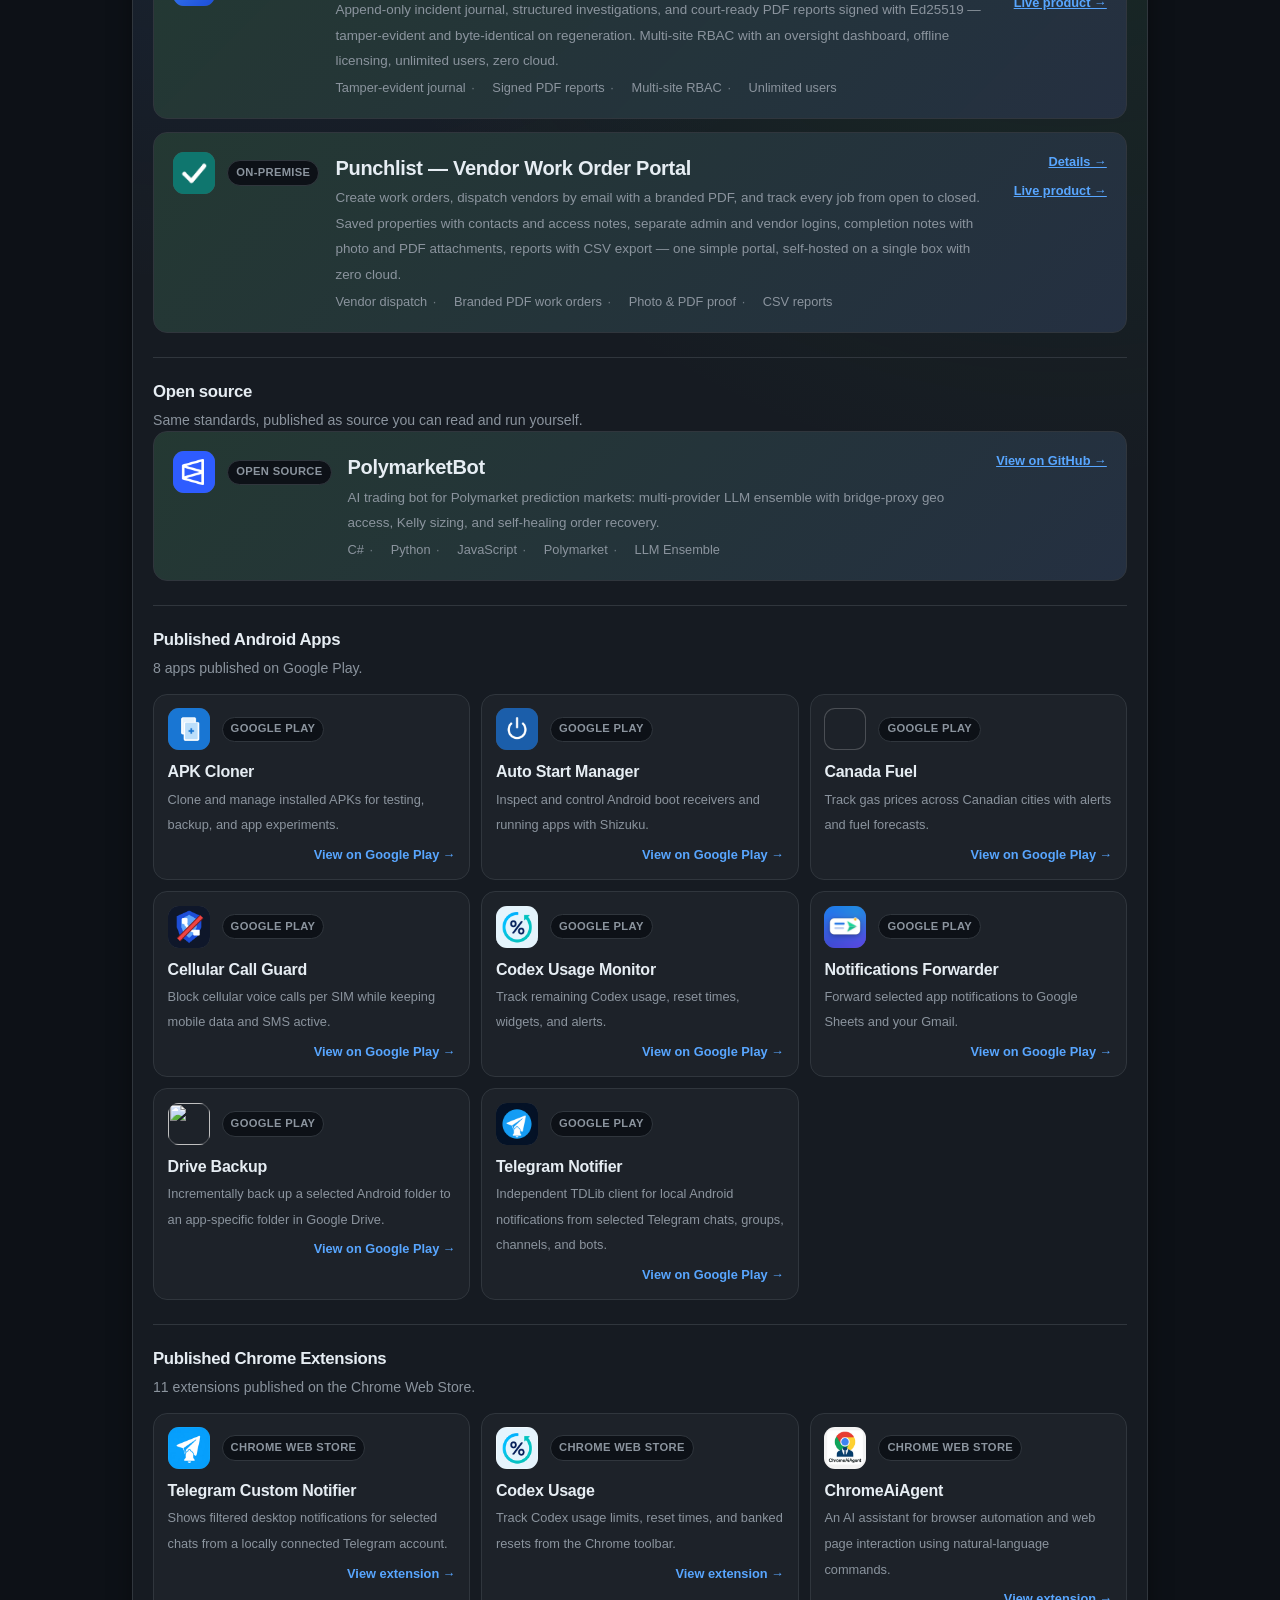
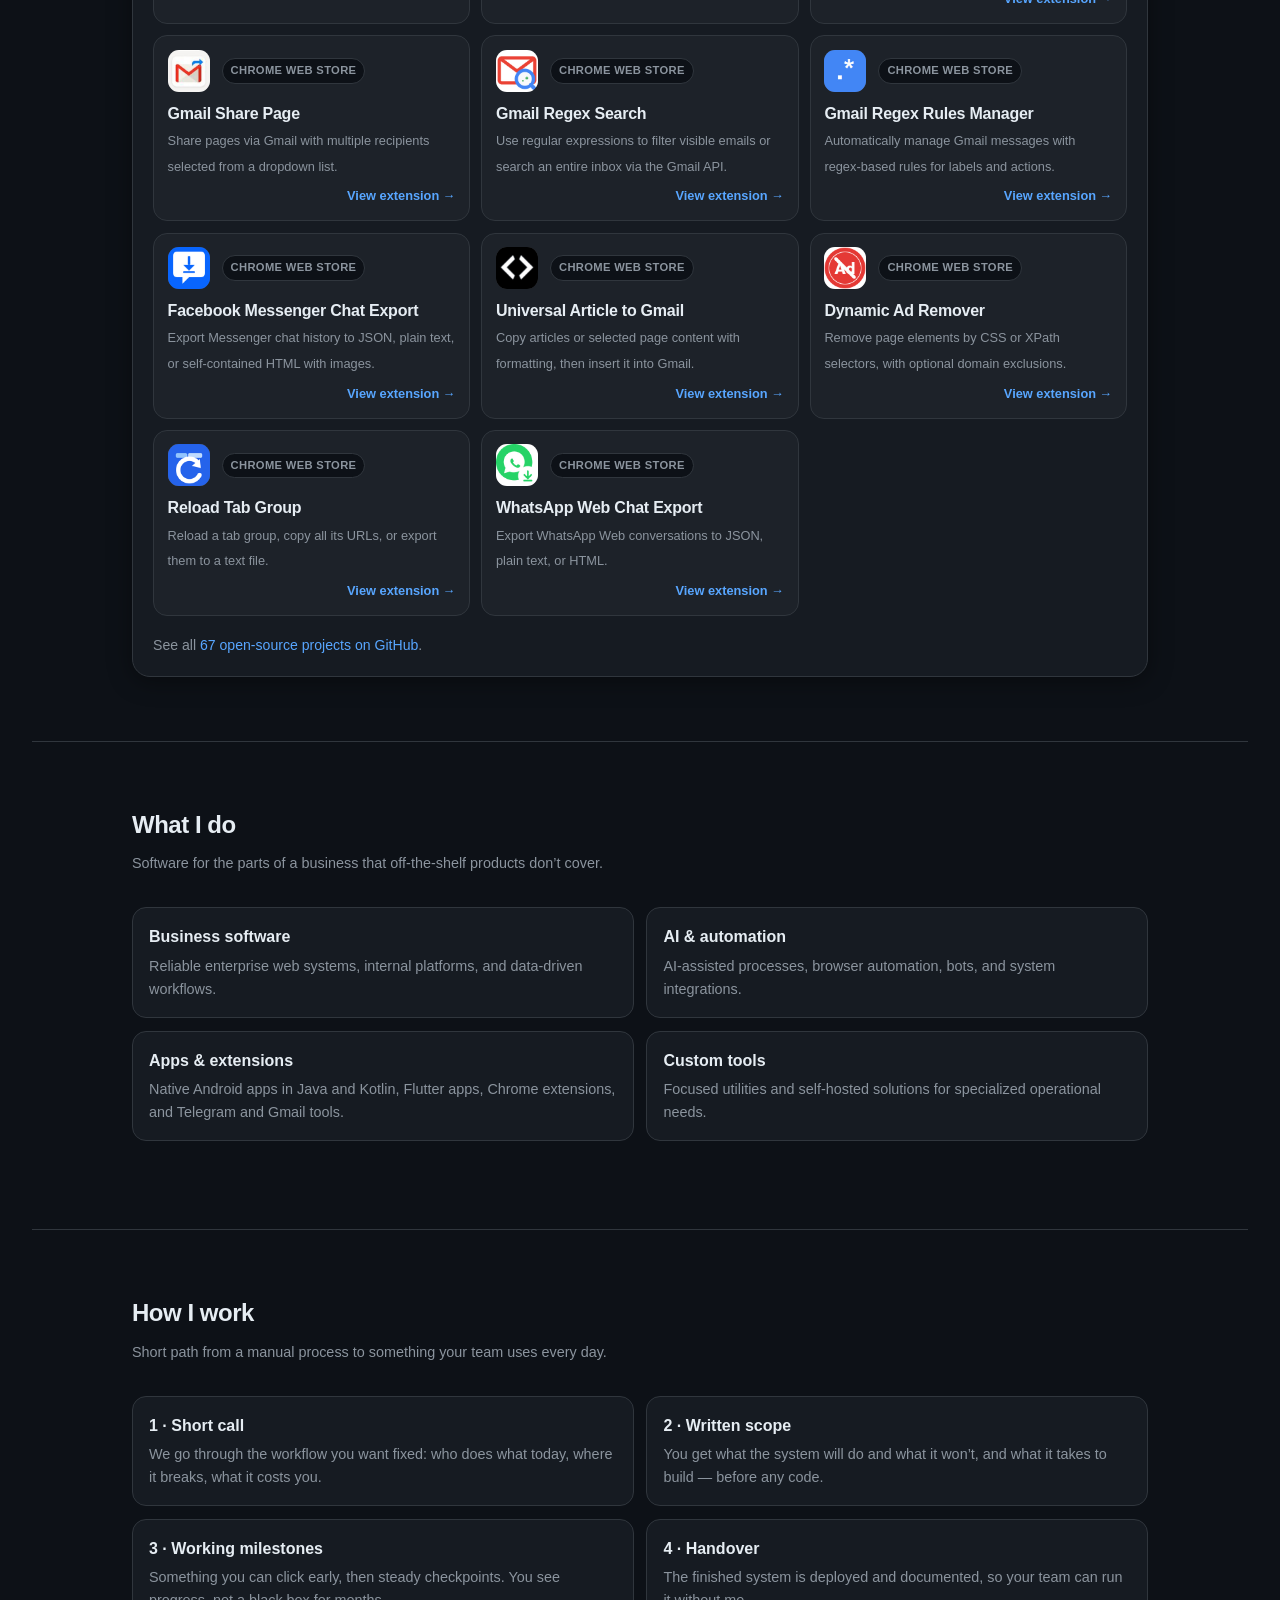
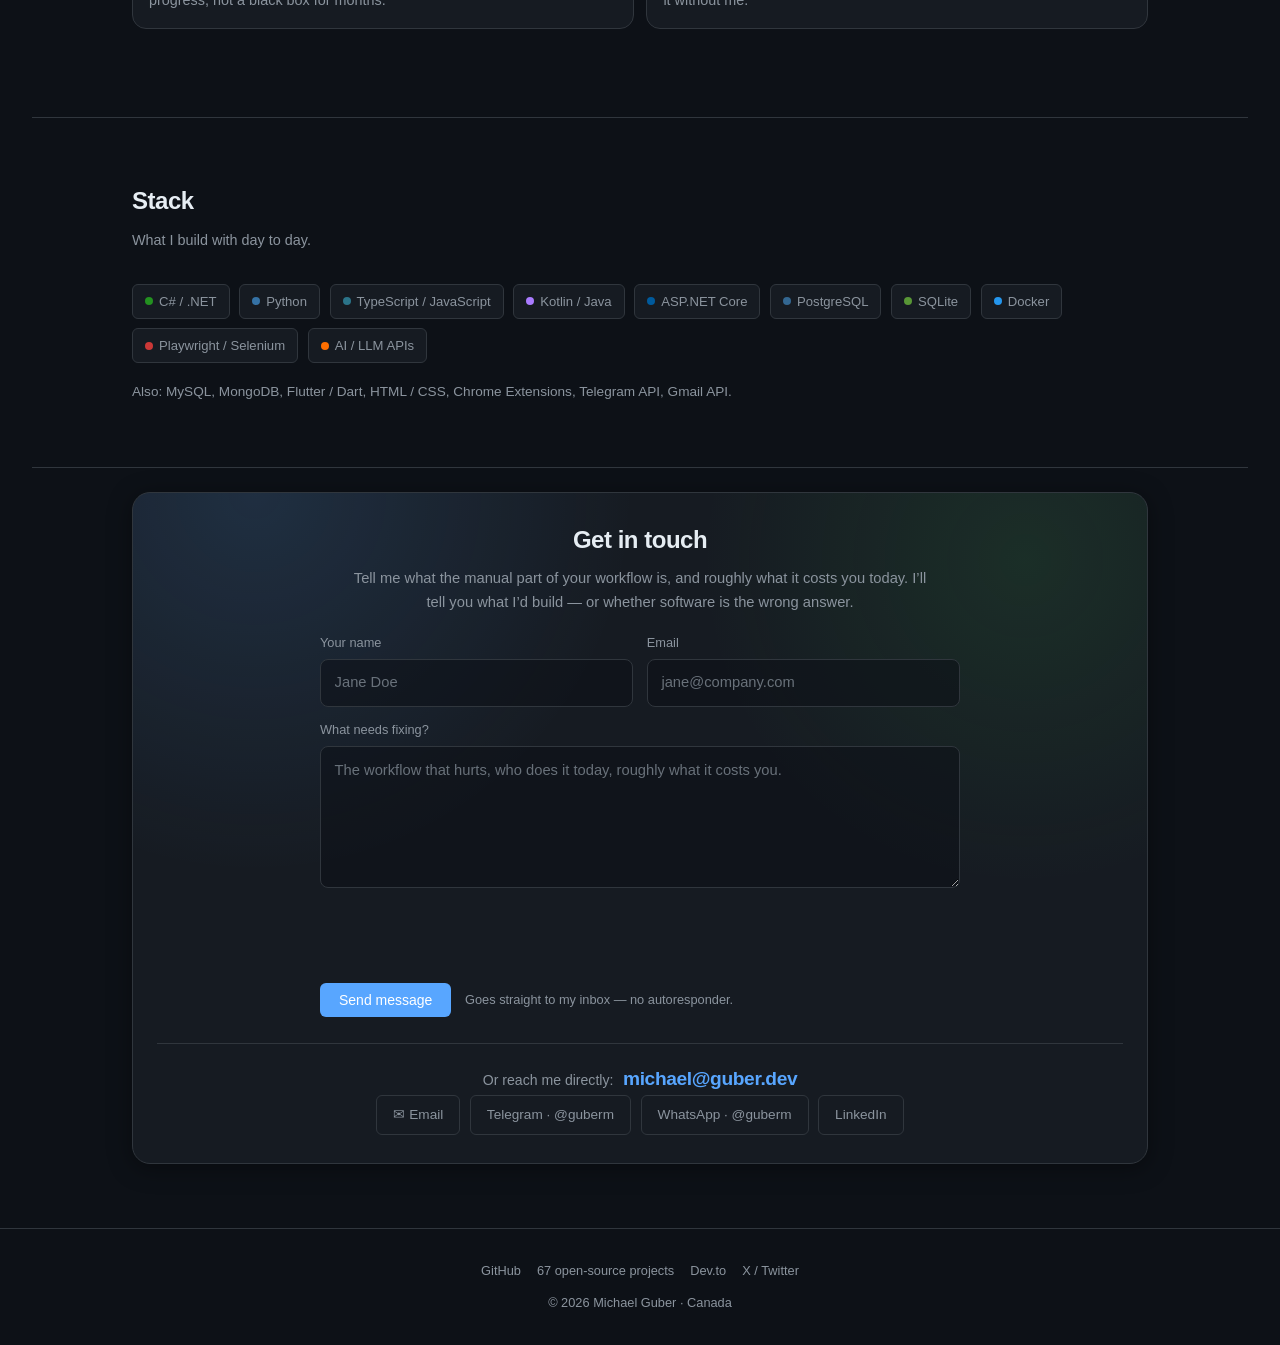
==== commit b1ec38cb: "Protect the contact form with Cloudflare Turnstile Widget created via the Cloudflare API (managed mo" ====
--- a/index.html
+++ b/index.html
@@ -19,7 +19,7 @@
   <link rel="icon" type="image/png" sizes="32x32" href="/assets/favicon-32x32.png">
   <link rel="icon" type="image/png" sizes="16x16" href="/assets/favicon-16x16.png">
   <link rel="apple-touch-icon" sizes="180x180" href="/assets/apple-touch-icon.png">
-  <link rel="stylesheet" href="/assets/site.css">
+  <link rel="stylesheet" href="/assets/site.css?v=20261116b">
 </head>
 <body>
 
@@ -344,11 +344,8 @@
       what I’d build — or whether software is the wrong answer.
     </p>
 
-    <form class="contact-form" id="contactForm" action="https://formsubmit.co/michael@guber.dev" method="POST">
-      <input type="hidden" name="_subject" value="New enquiry — guber.dev">
-      <input type="hidden" name="_template" value="table">
-      <input type="hidden" name="_captcha" value="true">
-      <input type="hidden" name="_next" value="https://guber.dev/?sent=1#contact">
+    <form class="contact-form" id="contactForm" action="https://form.guber.dev/contact" method="POST">
+      <input type="text" name="_honey" value="" tabindex="-1" autocomplete="off" aria-hidden="true" style="display:none">
       <div class="cf-grid">
         <p class="cf-field">
           <label for="cf-name">Your name</label>
@@ -363,10 +360,14 @@
         <label for="cf-message">What needs fixing?</label>
         <textarea id="cf-message" name="message" rows="5" required maxlength="4000" placeholder="The workflow that hurts, who does it today, roughly what it costs you."></textarea>
       </p>
+      <div class="cf-captcha">
+        <div class="cf-turnstile" data-sitekey="0x4AAAAAAGCxRu2ZW-EpjO3t" data-theme="auto"></div>
+      </div>
       <div class="cf-actions">
         <button class="btn btn-primary" type="submit">Send message</button>
         <span class="cf-hint">Goes straight to my inbox — no autoresponder.</span>
       </div>
+      <p class="cf-robot" id="cfRobot" role="status" hidden>Please confirm you’re not a robot and try again.</p>
       <p class="cf-sent" id="cfSent" role="status" hidden>Thanks — your message is on its way. I’ll reply by email.</p>
     </form>
 
@@ -394,6 +395,7 @@
   <p>© 2026 Michael Guber · Canada</p>
 </footer>
 
-<script src="/assets/site.js"></script>
+<script src="/assets/site.js?v=20261116b"></script>
+<script src="https://challenges.cloudflare.com/turnstile/v0/api.js" async defer></script>
 </body>
 </html>
--- a/assets/site.css
+++ b/assets/site.css
@@ -613,6 +613,16 @@
 .contact-form .btn { cursor: pointer; }
 .contact-form .btn[disabled] { opacity: 0.6; cursor: default; transform: none; }
 .cf-hint { color: var(--text-muted); font-size: 0.8rem; }
+.cf-captcha { margin-bottom: 1rem; }
+.cf-captcha .cf-turnstile { min-height: 65px; }
+.cf-robot {
+  margin-top: 0.9rem;
+  padding: 0.7rem 0.9rem;
+  border: 1px solid color-mix(in srgb, var(--accent3) 55%, var(--border));
+  border-radius: 10px;
+  background: color-mix(in srgb, var(--accent3) 12%, transparent);
+  font-size: 0.88rem;
+}
 .cf-sent {
   margin-top: 1rem;
   padding: 0.7rem 0.9rem;
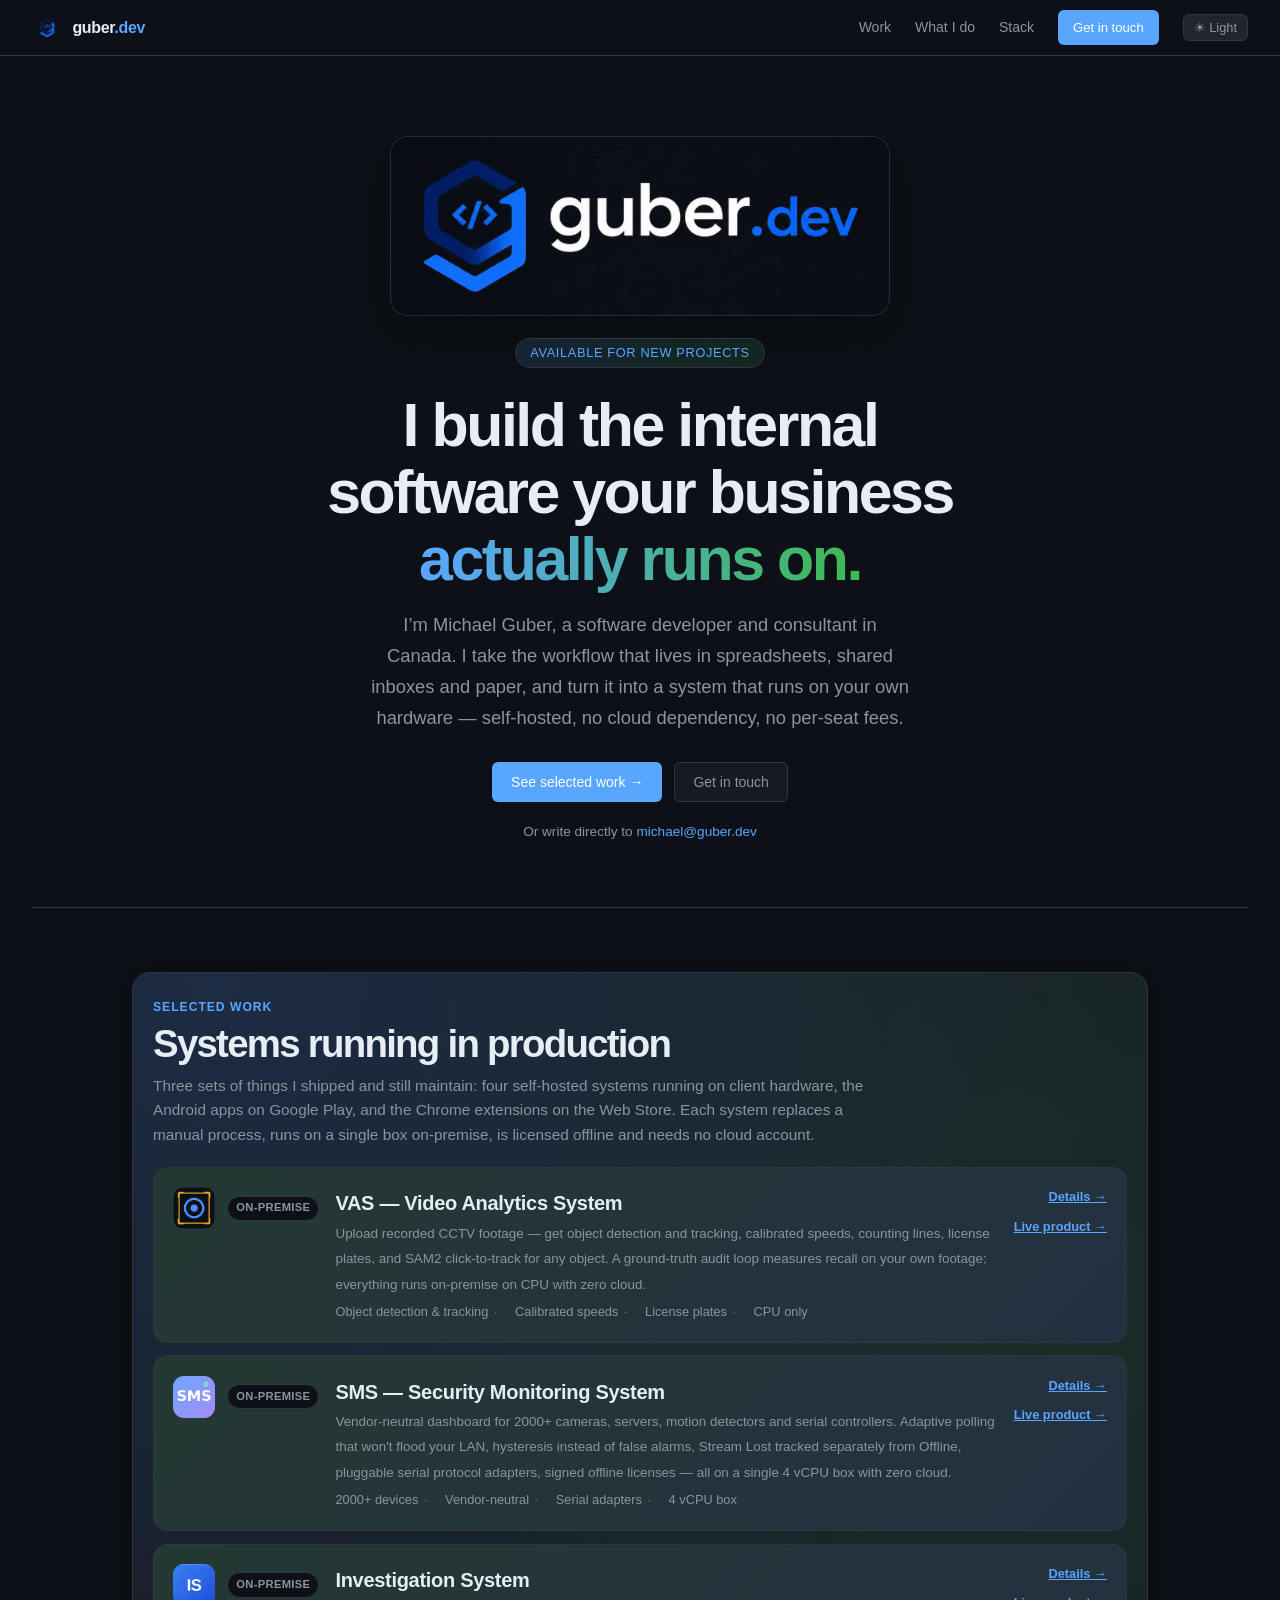
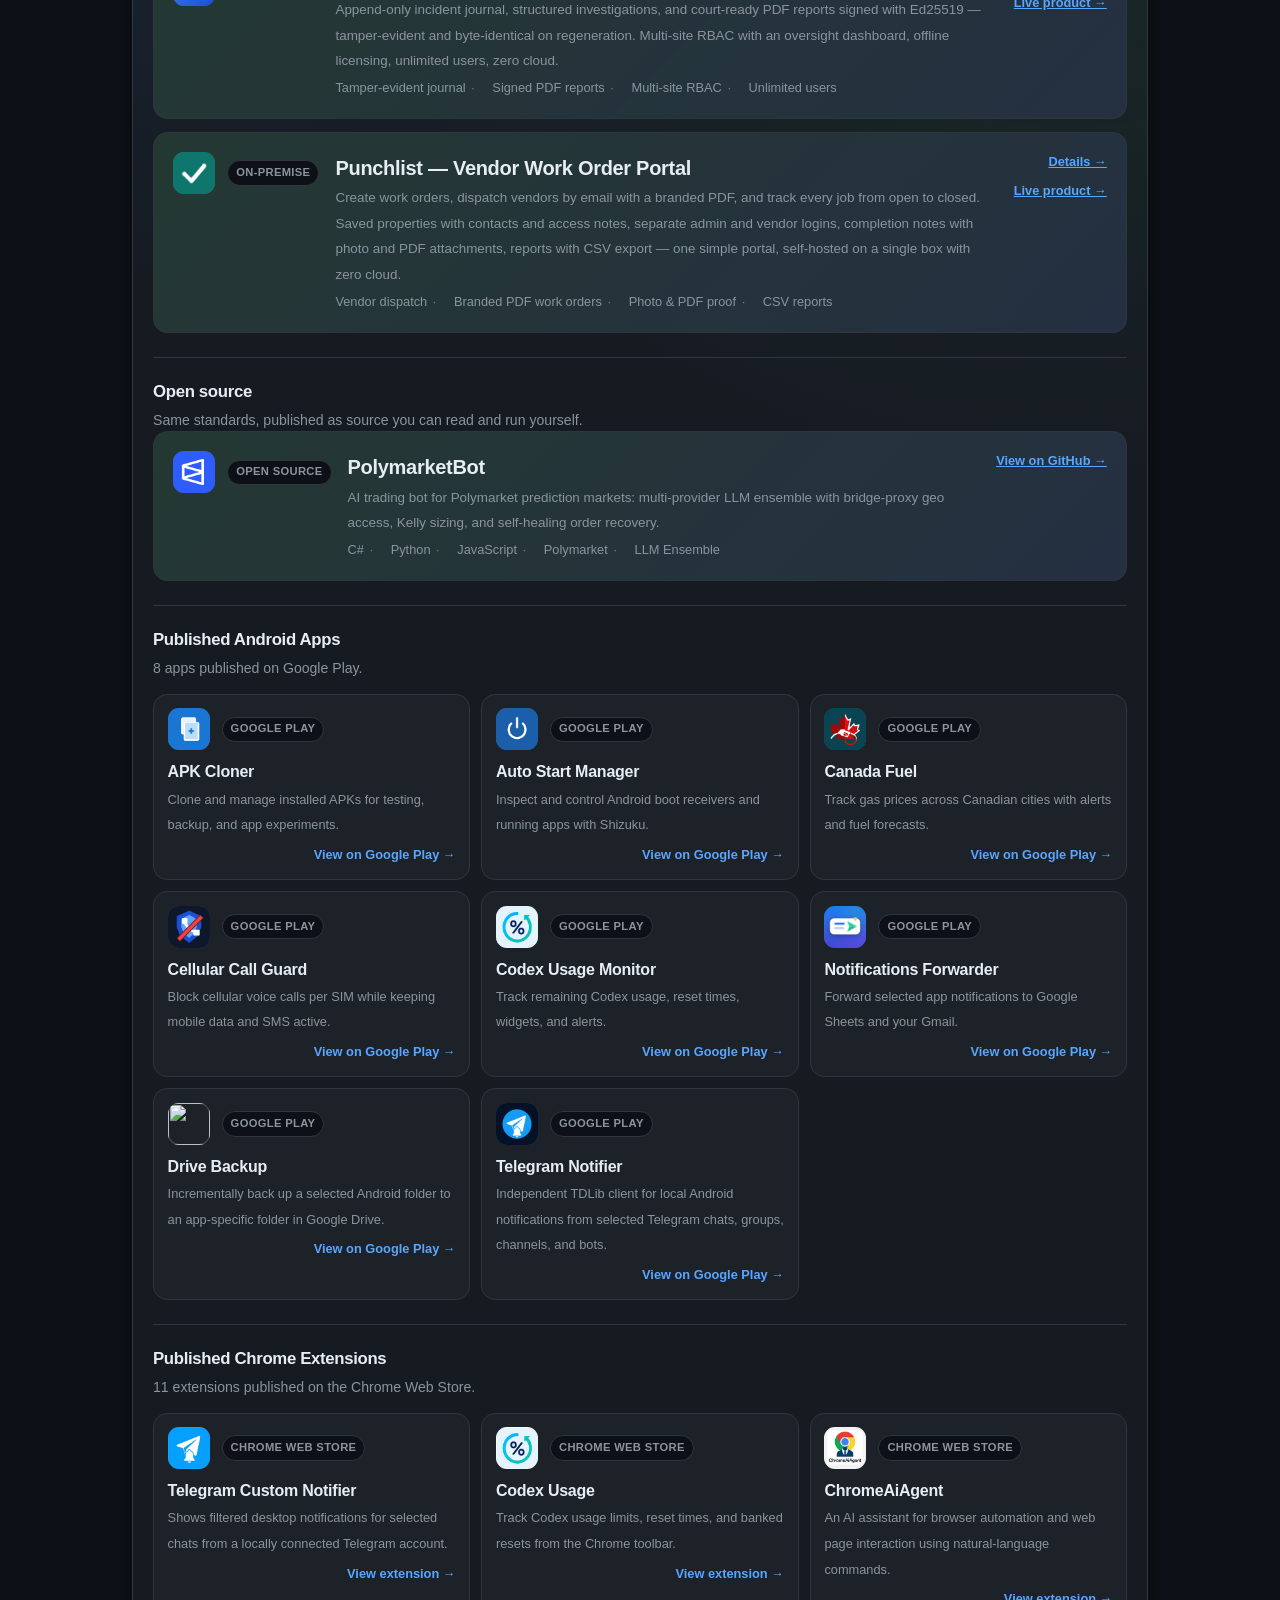
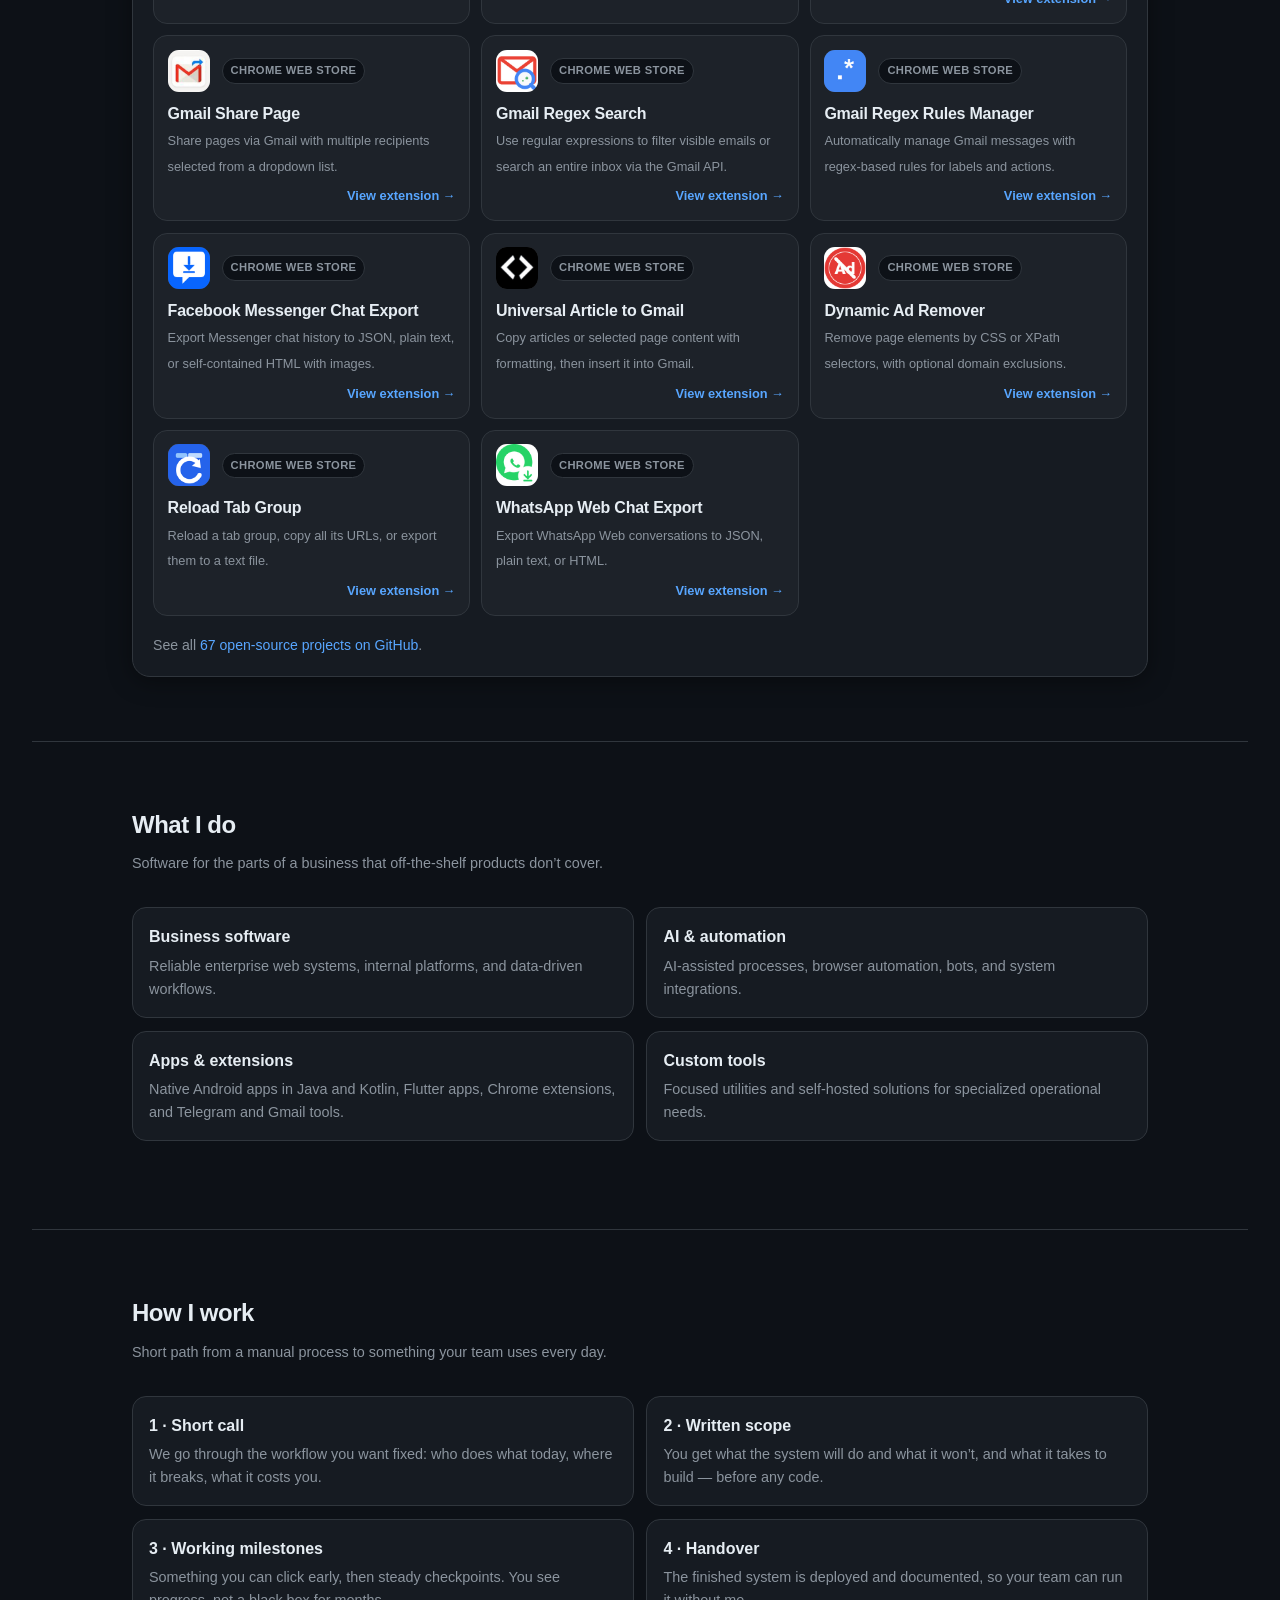
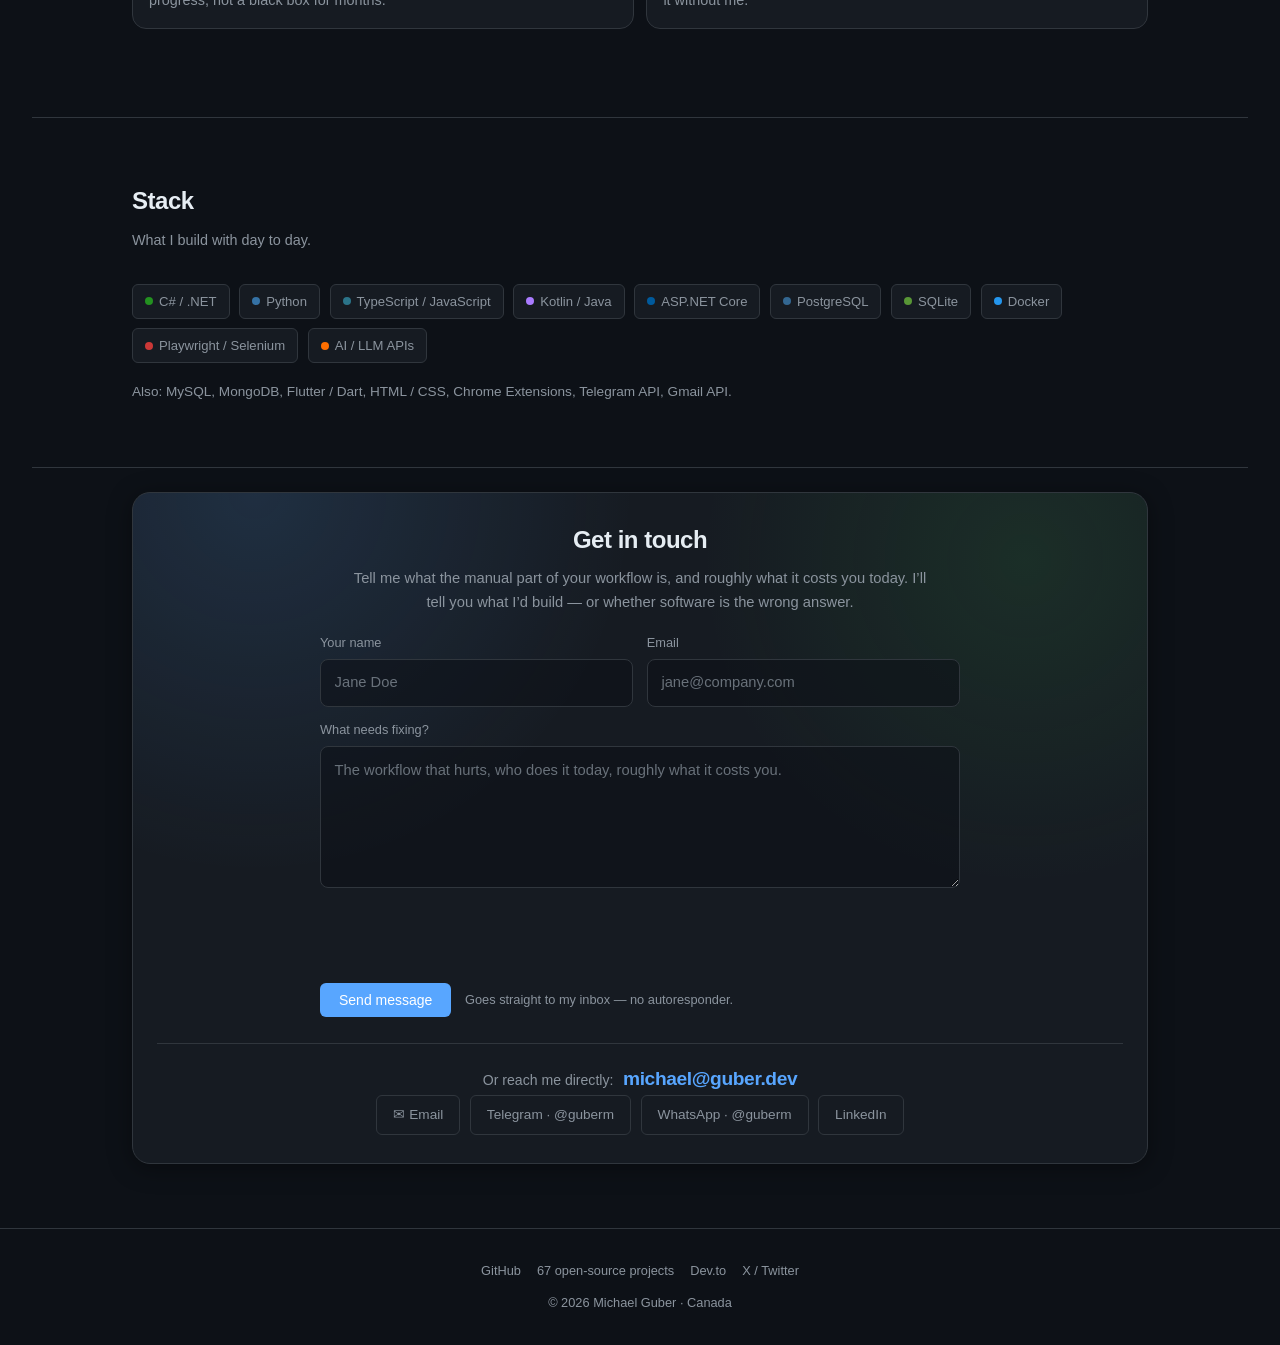
==== commit 823005a8: "Add a self-hosted analytics beacon to every page Visits go to form.guber.dev/hit (the analytics coll" ====
--- a/index.html
+++ b/index.html
@@ -397,5 +397,17 @@
 
 <script src="/assets/site.js?v=20261116b"></script>
 <script src="https://challenges.cloudflare.com/turnstile/v0/api.js" async defer></script>
+<!-- self-hosted analytics beacon (guber.dev) -->
+<script>
+(function () {
+  var go = function () {
+    new Image().src = "https://form.guber.dev/hit?site=" + encodeURIComponent(location.hostname)
+      + "&path=" + encodeURIComponent(location.pathname + location.search)
+      + "&ref=" + encodeURIComponent(document.referrer || "") + "&r=" + Math.random();
+  };
+  if (document.readyState === "loading") document.addEventListener("DOMContentLoaded", go);
+  else go();
+})();
+</script>
 </body>
 </html>
